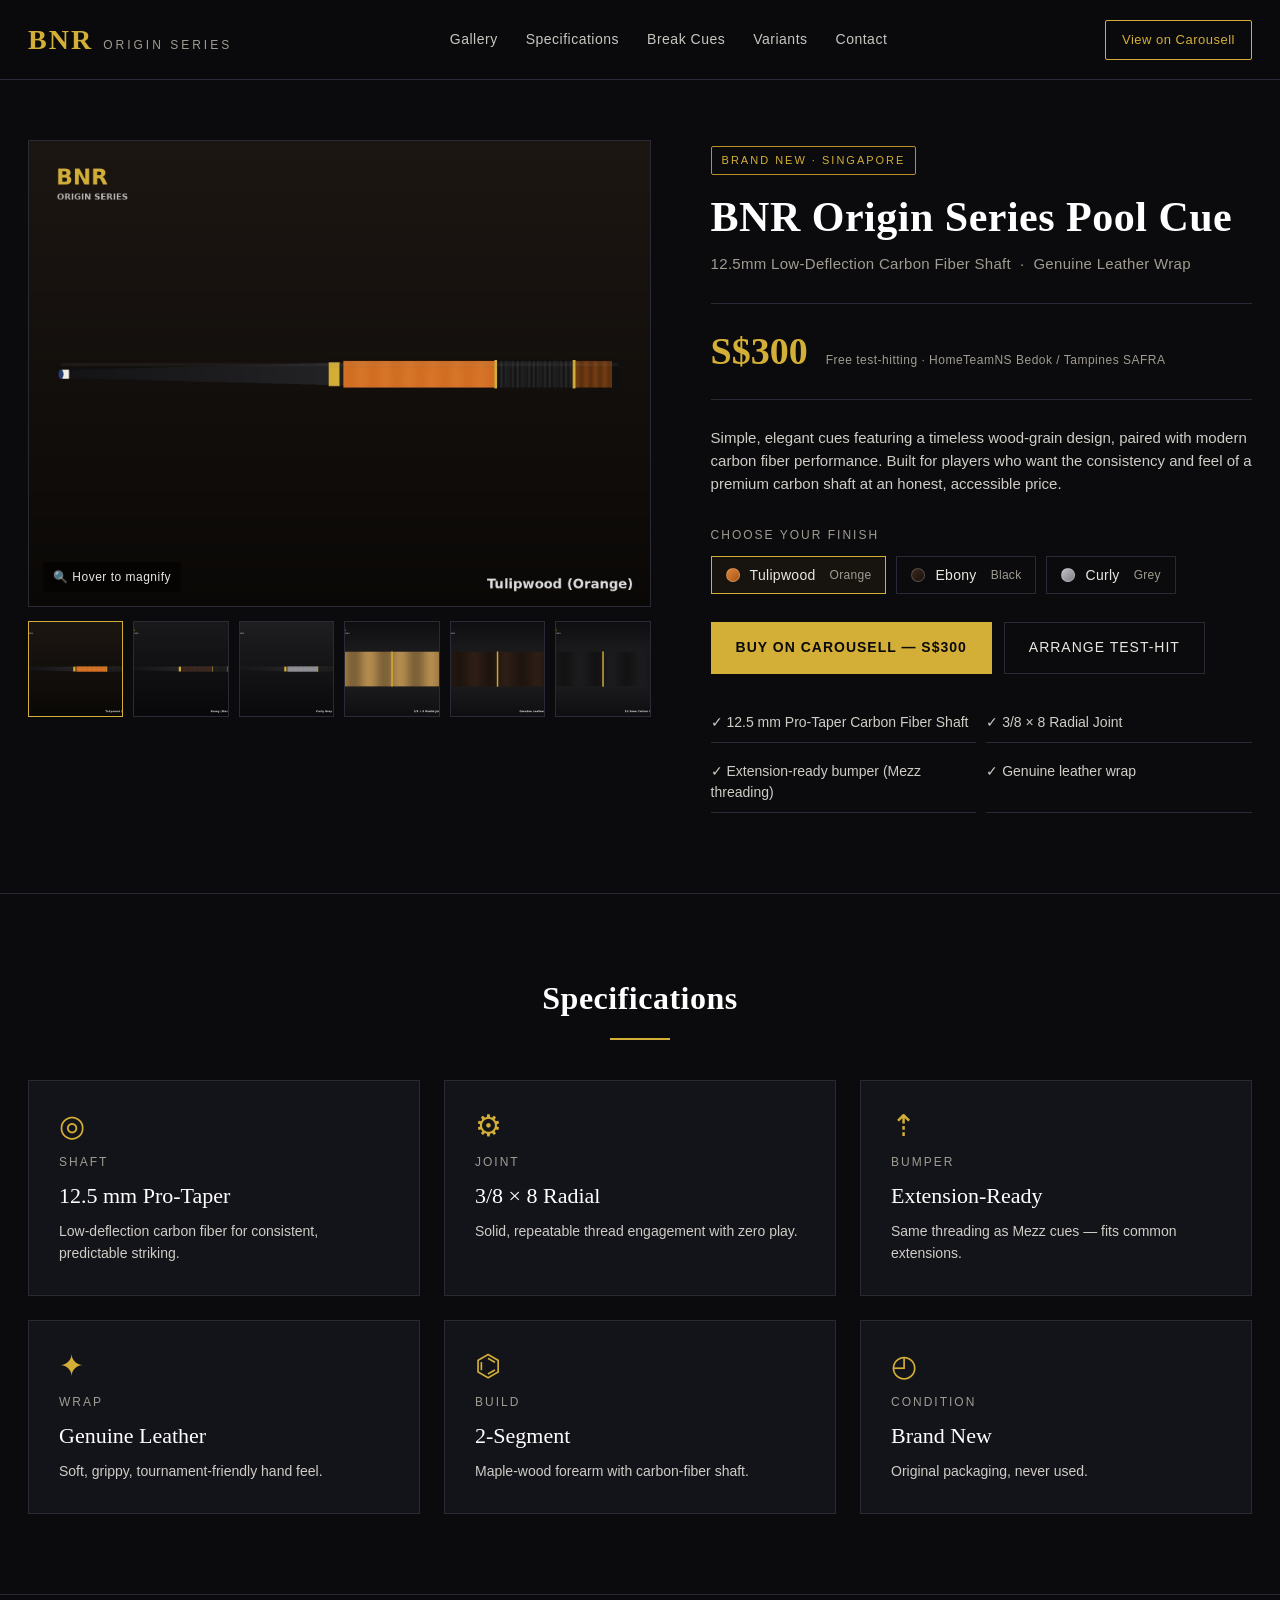
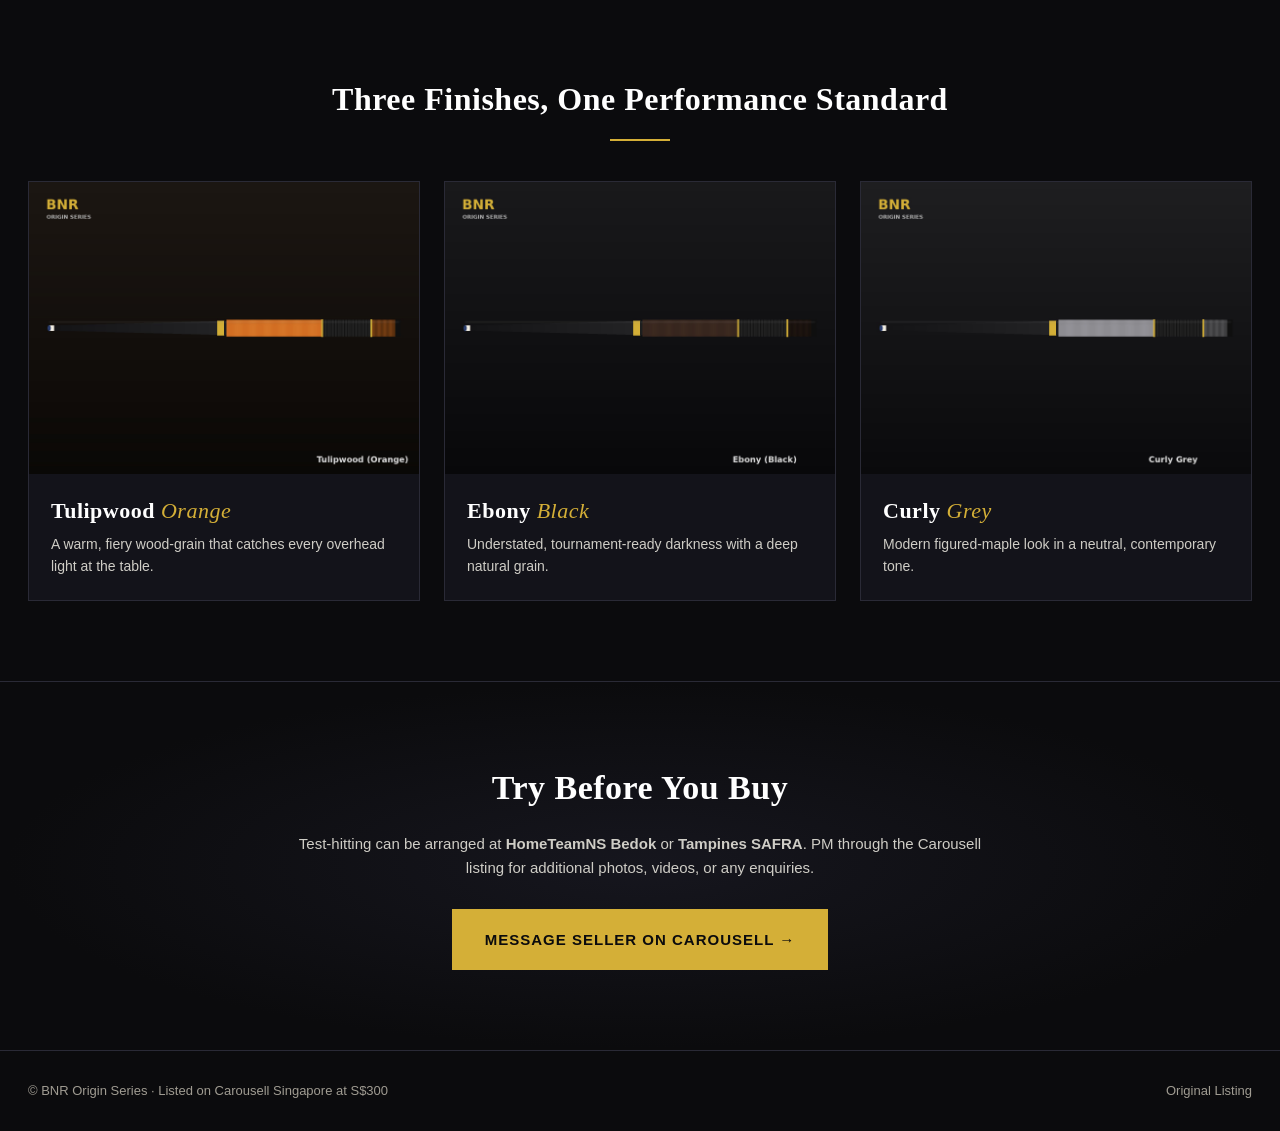
==== index.html @ 00d9ec78 "Update index.html" ====
<!DOCTYPE html>
<html lang="en">
<head>
<meta charset="UTF-8" />
<meta name="viewport" content="width=device-width, initial-scale=1.0" />
<title>BNR Origin Series Pool Cue — 12.5mm Carbon Fiber Shaft | Leather Wrap</title>
<meta name="description" content="BNR Origin Series Pool Cue with 12.5mm Low-Deflection Carbon Fiber Shaft and Leather Wrap. Available in Tulipwood Orange, Ebony Black, and Curly Grey. S$300." />
<link rel="stylesheet" href="styles.css" />
</head>
<body>

<!-- ============== NAV ============== -->
<header class="nav">
  <div class="nav-inner">
    <a href="#" class="brand">
      <span class="brand-mark">BNR</span>
      <span class="brand-sub">Origin Series</span>
    </a>
    <nav class="nav-links">
      <a href="#gallery">Gallery</a>
      <a href="#specs">Specifications</a>
      <a href="#specs">Break Cues</a>
      <a href="#variants">Variants</a>
      <a href="#contact">Contact</a>
    </nav>
    <a class="cta-mini" href="https://carousell.app.link/PuH4u1Dja4b" target="_blank" rel="noopener">View on Carousell</a>
  </div>
</header>

<!-- ============== HERO / PRODUCT ============== -->
<main>

<section class="product">
  <div class="product-grid">

    <!-- LEFT: image gallery with hover-magnifier -->
    <div class="gallery" id="gallery">
      <div class="main-image-wrap"
           id="zoomTarget"
           data-zoom-src="images/cue-tulipwood-main.jpg">
        <img id="mainImage" src="images/cue-tulipwood-main.jpg" alt="BNR Origin Series Pool Cue — Tulipwood" />
        <div class="zoom-lens" id="zoomLens"></div>
        <div class="zoom-result" id="zoomResult"></div>
        <div class="zoom-hint">🔍 Hover to magnify</div>
      </div>

      <div class="thumbs">
        <button class="thumb active" data-src="images/cue-tulipwood-main.jpg" aria-label="Tulipwood">
          <img src="images/cue-tulipwood-main.jpg" alt="Tulipwood variant" />
        </button>
        <button class="thumb" data-src="images/cue-ebony-main.jpg" aria-label="Ebony">
          <img src="images/cue-ebony-main.jpg" alt="Ebony variant" />
        </button>
        <button class="thumb" data-src="images/cue-curly-grey-main.jpg" aria-label="Curly Grey">
          <img src="images/cue-curly-grey-main.jpg" alt="Curly Grey variant" />
        </button>
        <button class="thumb" data-src="images/cue-detail-joint.jpg" aria-label="Joint detail">
          <img src="images/cue-detail-joint.jpg" alt="Joint detail" />
        </button>
        <button class="thumb" data-src="images/cue-detail-wrap.jpg" aria-label="Leather wrap detail">
          <img src="images/cue-detail-wrap.jpg" alt="Leather wrap detail" />
        </button>
        <button class="thumb" data-src="images/cue-detail-shaft.jpg" aria-label="Carbon fiber shaft detail">
          <img src="images/cue-detail-shaft.jpg" alt="Carbon fiber shaft detail" />
        </button>
      </div>
    </div>

    <!-- RIGHT: product info -->
    <div class="info">
      <div class="badge">Brand New · Singapore</div>
      <h1>BNR Origin Series Pool Cue</h1>
      <p class="subtitle">12.5mm Low-Deflection Carbon Fiber Shaft &nbsp;·&nbsp; Genuine Leather Wrap</p>

      <div class="price-row">
        <div class="price">S$300</div>
        <div class="price-note">Free test-hitting · HomeTeamNS Bedok / Tampines SAFRA</div>
      </div>

      <p class="lede">
        Simple, elegant cues featuring a timeless wood-grain design, paired with modern
        carbon fiber performance. Built for players who want the consistency and feel of a
        premium carbon shaft at an honest, accessible price.
      </p>

      <div class="variant-picker">
        <div class="variant-label">Choose your finish</div>
        <div class="variant-options">
          <button class="variant active" data-src="images/cue-tulipwood-main.jpg">
            <span class="swatch sw-tulipwood"></span>
            Tulipwood <em>Orange</em>
          </button>
          <button class="variant" data-src="images/cue-ebony-main.jpg">
            <span class="swatch sw-ebony"></span>
            Ebony <em>Black</em>
          </button>
          <button class="variant" data-src="images/cue-curly-grey-main.jpg">
            <span class="swatch sw-curly"></span>
            Curly <em>Grey</em>
          </button>
        </div>
      </div>

      <div class="actions">
        <a class="btn btn-primary" href="https://carousell.app.link/PuH4u1Dja4b" target="_blank" rel="noopener">
          Buy on Carousell — S$300
        </a>
        <a class="btn btn-ghost" href="#contact">Arrange Test-Hit</a>
      </div>

      <ul class="quick-feats">
        <li>✓ 12.5 mm Pro-Taper Carbon Fiber Shaft</li>
        <li>✓ 3/8 × 8 Radial Joint</li>
        <li>✓ Extension-ready bumper (Mezz threading)</li>
        <li>✓ Genuine leather wrap</li>
      </ul>
    </div>
  </div>
</section>

<!-- ============== SPECS ============== -->
<section class="specs" id="specs">
  <h2>Specifications</h2>
  <div class="specs-grid">
    <div class="spec">
      <div class="spec-icon">◎</div>
      <div class="spec-title">Shaft</div>
      <div class="spec-val">12.5 mm Pro-Taper</div>
      <div class="spec-desc">Low-deflection carbon fiber for consistent, predictable striking.</div>
    </div>
    <div class="spec">
      <div class="spec-icon">⚙</div>
      <div class="spec-title">Joint</div>
      <div class="spec-val">3/8 × 8 Radial</div>
      <div class="spec-desc">Solid, repeatable thread engagement with zero play.</div>
    </div>
    <div class="spec">
      <div class="spec-icon">⇡</div>
      <div class="spec-title">Bumper</div>
      <div class="spec-val">Extension-Ready</div>
      <div class="spec-desc">Same threading as Mezz cues — fits common extensions.</div>
    </div>
    <div class="spec">
      <div class="spec-icon">✦</div>
      <div class="spec-title">Wrap</div>
      <div class="spec-val">Genuine Leather</div>
      <div class="spec-desc">Soft, grippy, tournament-friendly hand feel.</div>
    </div>
    <div class="spec">
      <div class="spec-icon">⌬</div>
      <div class="spec-title">Build</div>
      <div class="spec-val">2-Segment</div>
      <div class="spec-desc">Maple-wood forearm with carbon-fiber shaft.</div>
    </div>
    <div class="spec">
      <div class="spec-icon">◴</div>
      <div class="spec-title">Condition</div>
      <div class="spec-val">Brand New</div>
      <div class="spec-desc">Original packaging, never used.</div>
    </div>
  </div>
</section>

<!-- ============== VARIANTS ============== -->
<section class="variants-section" id="variants">
  <h2>Three Finishes, One Performance Standard</h2>
  <div class="variant-cards">
    <article class="variant-card">
      <img src="images/cue-tulipwood-main.jpg" alt="Tulipwood Orange" />
      <h3>Tulipwood <span>Orange</span></h3>
      <p>A warm, fiery wood-grain that catches every overhead light at the table.</p>
    </article>
    <article class="variant-card">
      <img src="images/cue-ebony-main.jpg" alt="Ebony Black" />
      <h3>Ebony <span>Black</span></h3>
      <p>Understated, tournament-ready darkness with a deep natural grain.</p>
    </article>
    <article class="variant-card">
      <img src="images/cue-curly-grey-main.jpg" alt="Curly Grey" />
      <h3>Curly <span>Grey</span></h3>
      <p>Modern figured-maple look in a neutral, contemporary tone.</p>
    </article>
  </div>
</section>

<!-- ============== CONTACT ============== -->
<section class="contact" id="contact">
  <div class="contact-inner">
    <h2>Try Before You Buy</h2>
    <p>
      Test-hitting can be arranged at <strong>HomeTeamNS Bedok</strong> or
      <strong>Tampines SAFRA</strong>. PM through the Carousell listing for additional
      photos, videos, or any enquiries.
    </p>
    <a class="btn btn-primary big" href="https://carousell.app.link/PuH4u1Dja4b" target="_blank" rel="noopener">
      Message Seller on Carousell →
    </a>
  </div>
</section>

</main>

<footer class="footer">
  <div>© BNR Origin Series · Listed on Carousell Singapore at S$300</div>
  <div class="foot-links">
    <a href="https://carousell.app.link/PuH4u1Dja4b" target="_blank" rel="noopener">Original Listing</a>
  </div>
</footer>

<script src="script.js"></script>
</body>
</html>
---- styles.css ----
/* ===== Theme: Premium dark / billiards-hall ===== */
:root{
  --bg:#0b0b0d;
  --bg-2:#13131a;
  --panel:#181820;
  --line:#2a2a36;
  --text:#e9e7e1;
  --muted:#a09c92;
  --gold:#d4af37;
  --gold-soft:#b9912a;
  --accent:#e0b25a;
}
*{box-sizing:border-box;margin:0;padding:0}
html,body{background:var(--bg);color:var(--text);font-family:"Inter","Helvetica Neue",Arial,sans-serif;-webkit-font-smoothing:antialiased;line-height:1.55}
img{display:block;max-width:100%;height:auto}
h1,h2,h3{font-family:"Playfair Display",Georgia,"Times New Roman",serif;font-weight:600;letter-spacing:.5px}
a{color:inherit;text-decoration:none}

/* ===== Nav ===== */
.nav{position:sticky;top:0;z-index:50;background:rgba(11,11,13,.85);backdrop-filter:blur(10px);border-bottom:1px solid var(--line)}
.nav-inner{max-width:1280px;margin:0 auto;padding:18px 28px;display:flex;align-items:center;justify-content:space-between;gap:24px}
.brand{display:flex;align-items:baseline;gap:10px}
.brand-mark{font-family:"Playfair Display",Georgia,serif;font-size:28px;color:var(--gold);letter-spacing:2px;font-weight:700}
.brand-sub{font-size:12px;text-transform:uppercase;letter-spacing:3px;color:var(--muted)}
.nav-links{display:flex;gap:28px}
.nav-links a{color:var(--text);font-size:14px;letter-spacing:.5px;opacity:.85;transition:opacity .2s}
.nav-links a:hover{opacity:1;color:var(--gold)}
.cta-mini{font-size:13px;padding:9px 16px;border:1px solid var(--gold);color:var(--gold);border-radius:2px;transition:all .2s;letter-spacing:.5px}
.cta-mini:hover{background:var(--gold);color:#000}

/* ===== Product layout ===== */
.product{max-width:1280px;margin:0 auto;padding:60px 28px 80px}
.product-grid{display:grid;grid-template-columns:1.15fr 1fr;gap:60px;align-items:start}

/* ===== Gallery + Magnifier ===== */
.gallery{position:relative}
.main-image-wrap{
  position:relative;background:var(--panel);border:1px solid var(--line);
  aspect-ratio:4/3;overflow:hidden;cursor:zoom-in;
}
.main-image-wrap img{width:100%;height:100%;object-fit:cover;display:block}
.zoom-hint{position:absolute;left:14px;bottom:14px;background:rgba(0,0,0,.55);color:#fff;font-size:12px;padding:6px 10px;border-radius:2px;letter-spacing:.5px;pointer-events:none;opacity:.9;transition:opacity .2s}
.main-image-wrap:hover .zoom-hint{opacity:0}

/* Magnifier lens (the square that follows the cursor on the small image) */
.zoom-lens{
  position:absolute;border:2px solid var(--gold);
  width:140px;height:140px;display:none;
  background:rgba(212,175,55,.08);
  pointer-events:none;
}
/* Magnifier result (the big zoomed view that appears to the right) */
.zoom-result{
  position:absolute;
  top:0;left:calc(100% + 20px);
  width:520px;height:100%;
  border:1px solid var(--line);
  background-repeat:no-repeat;
  background-color:var(--panel);
  display:none;
  z-index:30;
  box-shadow:0 20px 50px rgba(0,0,0,.5);
}

/* Thumbnails */
.thumbs{display:grid;grid-template-columns:repeat(6,1fr);gap:10px;margin-top:14px}
.thumb{
  background:var(--panel);border:1px solid var(--line);padding:0;cursor:pointer;
  aspect-ratio:1/1;overflow:hidden;transition:border-color .15s, transform .15s;
}
.thumb img{width:100%;height:100%;object-fit:cover}
.thumb:hover{border-color:var(--gold-soft);transform:translateY(-2px)}
.thumb.active{border-color:var(--gold);box-shadow:0 0 0 1px var(--gold) inset}

/* ===== Info panel ===== */
.info{padding-top:6px}
.badge{display:inline-block;font-size:11px;letter-spacing:2px;text-transform:uppercase;color:var(--gold);border:1px solid var(--gold-soft);padding:5px 10px;margin-bottom:18px;border-radius:2px}
.info h1{font-size:42px;line-height:1.15;margin-bottom:10px;color:#fff}
.subtitle{color:var(--muted);font-size:15px;margin-bottom:28px;letter-spacing:.3px}

.price-row{display:flex;align-items:baseline;gap:18px;padding:18px 0;border-top:1px solid var(--line);border-bottom:1px solid var(--line);margin-bottom:26px;flex-wrap:wrap}
.price{font-family:"Playfair Display",serif;font-size:38px;color:var(--gold);font-weight:600}
.price-note{font-size:12px;color:var(--muted);letter-spacing:.5px}

.lede{color:#cfcdc6;margin-bottom:30px;font-size:15px}

/* Variant picker */
.variant-picker{margin-bottom:28px}
.variant-label{font-size:12px;letter-spacing:2px;text-transform:uppercase;color:var(--muted);margin-bottom:12px}
.variant-options{display:flex;gap:10px;flex-wrap:wrap}
.variant{
  display:flex;align-items:center;gap:10px;background:transparent;color:var(--text);
  border:1px solid var(--line);padding:10px 14px;cursor:pointer;font-size:14px;
  transition:all .15s;letter-spacing:.3px;
}
.variant em{font-style:normal;color:var(--muted);margin-left:4px;font-size:12px}
.variant:hover{border-color:var(--gold-soft)}
.variant.active{border-color:var(--gold);background:rgba(212,175,55,.06)}
.swatch{width:14px;height:14px;border-radius:50%;display:inline-block;border:1px solid rgba(255,255,255,.2)}
.sw-tulipwood{background:linear-gradient(135deg,#e08338,#a85816)}
.sw-ebony{background:linear-gradient(135deg,#3c2a20,#16100c)}
.sw-curly{background:linear-gradient(135deg,#bfbfc4,#7f7f86)}

/* Buttons */
.actions{display:flex;gap:12px;flex-wrap:wrap;margin-bottom:30px}
.btn{display:inline-block;padding:14px 24px;font-size:14px;letter-spacing:1px;text-transform:uppercase;border:1px solid transparent;cursor:pointer;transition:all .15s;font-family:inherit}
.btn-primary{background:var(--gold);color:#0b0b0d;font-weight:600}
.btn-primary:hover{background:#e6c050;transform:translateY(-1px)}
.btn-ghost{background:transparent;color:var(--text);border-color:var(--line)}
.btn-ghost:hover{border-color:var(--gold);color:var(--gold)}
.btn.big{padding:18px 32px;font-size:15px}

.quick-feats{list-style:none;display:grid;grid-template-columns:1fr 1fr;gap:10px;color:#cfcdc6;font-size:14px}
.quick-feats li{padding:8px 0;border-bottom:1px solid var(--line)}

/* ===== Specs ===== */
.specs{max-width:1280px;margin:0 auto;padding:80px 28px;border-top:1px solid var(--line)}
.specs h2{font-size:32px;margin-bottom:40px;text-align:center;color:#fff}
.specs h2::after{content:"";display:block;width:60px;height:2px;background:var(--gold);margin:14px auto 0}
.specs-grid{display:grid;grid-template-columns:repeat(3,1fr);gap:24px}
.spec{background:var(--bg-2);border:1px solid var(--line);padding:30px;transition:border-color .2s, transform .2s}
.spec:hover{border-color:var(--gold-soft);transform:translateY(-3px)}
.spec-icon{font-size:30px;color:var(--gold);margin-bottom:12px;line-height:1}
.spec-title{font-size:12px;letter-spacing:2px;text-transform:uppercase;color:var(--muted);margin-bottom:8px}
.spec-val{font-family:"Playfair Display",serif;font-size:22px;color:#fff;margin-bottom:8px}
.spec-desc{font-size:14px;color:#cfcdc6}

/* ===== Variants section ===== */
.variants-section{max-width:1280px;margin:0 auto;padding:80px 28px;border-top:1px solid var(--line)}
.variants-section h2{font-size:32px;text-align:center;margin-bottom:40px;color:#fff}
.variants-section h2::after{content:"";display:block;width:60px;height:2px;background:var(--gold);margin:14px auto 0}
.variant-cards{display:grid;grid-template-columns:repeat(3,1fr);gap:24px}
.variant-card{background:var(--bg-2);border:1px solid var(--line);overflow:hidden;transition:transform .2s, border-color .2s}
.variant-card:hover{transform:translateY(-4px);border-color:var(--gold-soft)}
.variant-card img{width:100%;aspect-ratio:4/3;object-fit:cover}
.variant-card h3{font-size:22px;padding:20px 22px 6px;color:#fff}
.variant-card h3 span{color:var(--gold);font-style:italic;font-weight:400}
.variant-card p{padding:0 22px 22px;color:#cfcdc6;font-size:14px}

/* ===== Contact / CTA ===== */
.contact{padding:80px 28px;border-top:1px solid var(--line);background:radial-gradient(ellipse at center,#16161e 0%,#0b0b0d 70%)}
.contact-inner{max-width:720px;margin:0 auto;text-align:center}
.contact h2{font-size:34px;margin-bottom:18px;color:#fff}
.contact p{color:#cfcdc6;font-size:15px;margin-bottom:30px}

/* ===== Footer ===== */
.footer{max-width:1280px;margin:0 auto;padding:30px 28px;border-top:1px solid var(--line);display:flex;justify-content:space-between;align-items:center;font-size:13px;color:var(--muted);flex-wrap:wrap;gap:12px}
.foot-links a:hover{color:var(--gold)}

/* ===== Responsive ===== */
@media (max-width:980px){
  .product-grid{grid-template-columns:1fr;gap:40px}
  .zoom-result{display:none !important}   /* hide side-zoom panel on tablets/mobile */
  .specs-grid{grid-template-columns:1fr 1fr}
  .variant-cards{grid-template-columns:1fr}
}
@media (max-width:640px){
  .nav-links{display:none}
  .info h1{font-size:30px}
  .price{font-size:30px}
  .specs-grid{grid-template-columns:1fr}
  .thumbs{grid-template-columns:repeat(3,1fr)}
  .quick-feats{grid-template-columns:1fr}
}
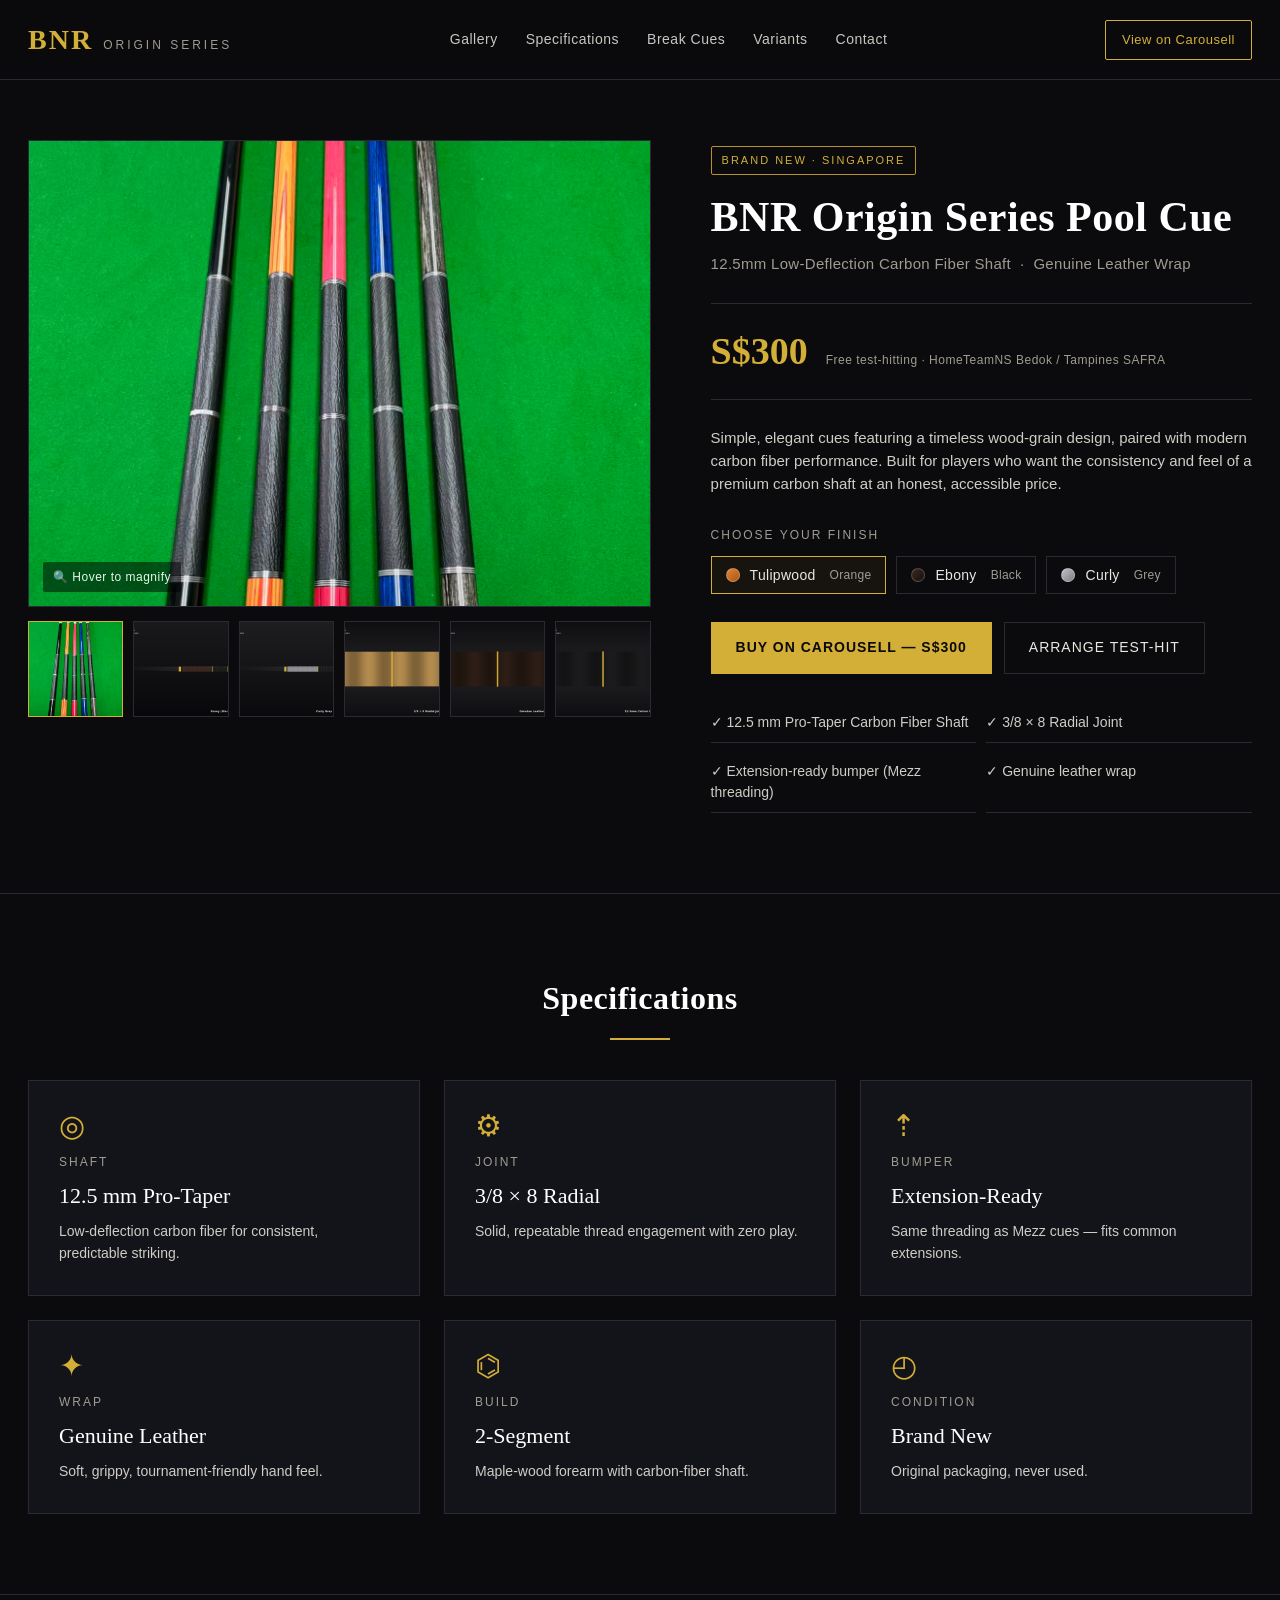
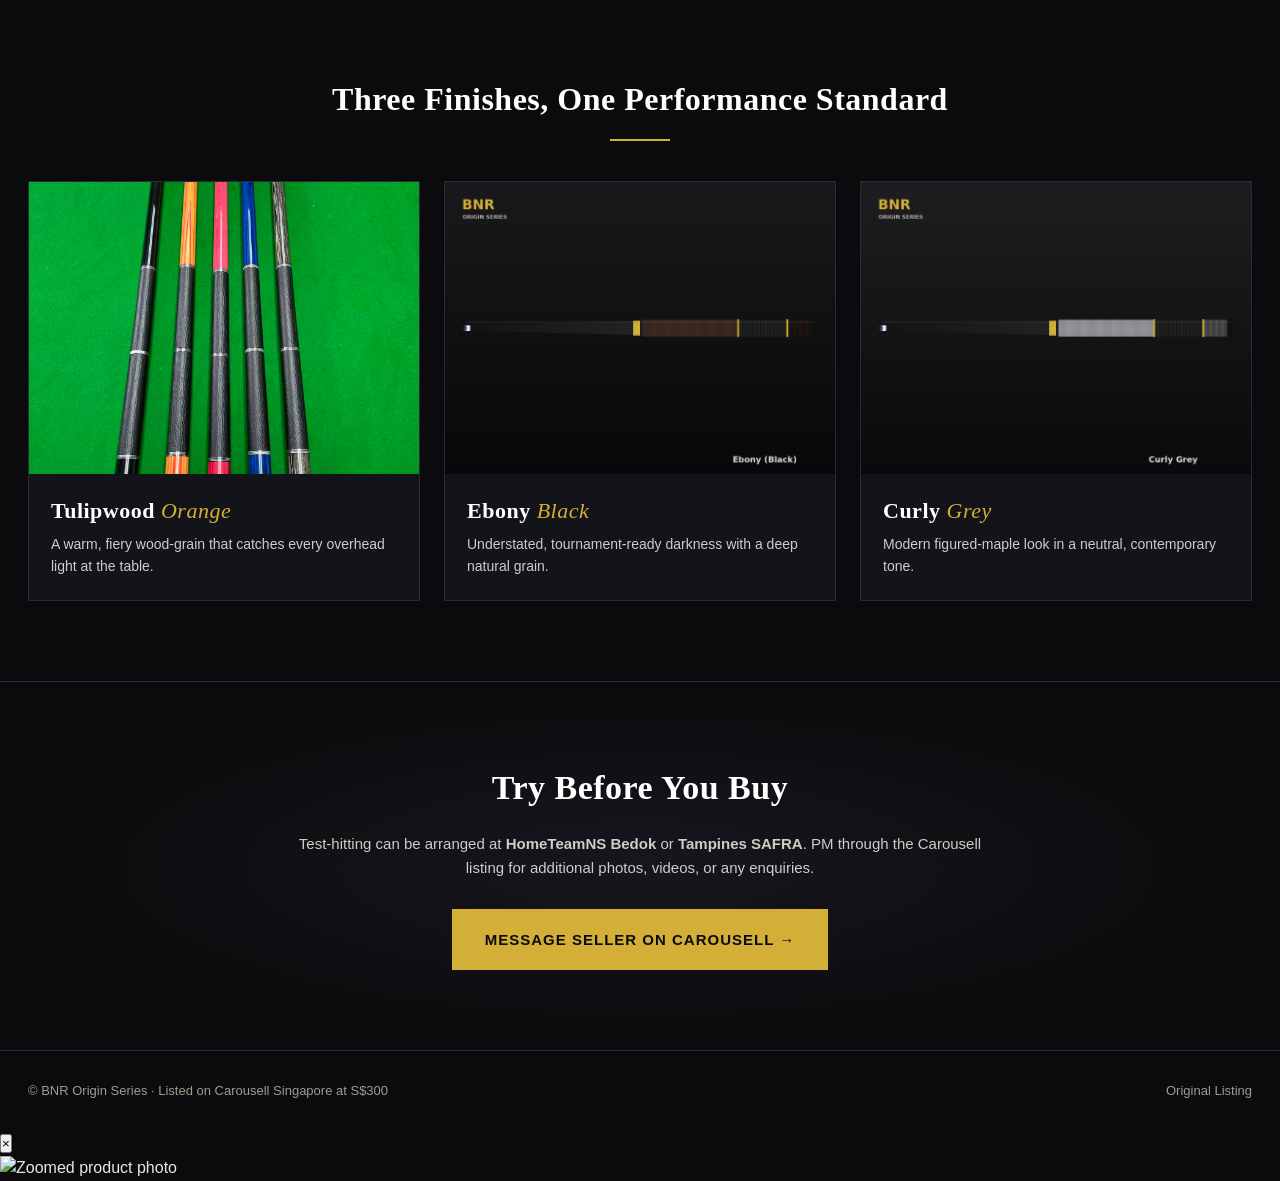
==== commit 37f23fd2: "Add mobile lightbox markup for tap-to-zoom" ====
--- a/index.html
+++ b/index.html
@@ -207,6 +207,12 @@
   </div>
 </footer>
 
-<script src="script.js"></script>
+<!-- ============== MOBILE LIGHTBOX (tap main image to pinch-zoom) ============== -->
+      <div class="lightbox" id="lightbox">
+              <button class="lightbox-close" id="lightboxClose" aria-label="Close zoomed image">&times;</button>
+              <img id="lightboxImg" src="" alt="Zoomed product photo">
+      </div>
+  
+      <script src="script.js"></script>
 </body>
 </html>
--- a/styles.css
+++ b/styles.css
@@ -36,7 +36,7 @@
 .gallery{position:relative}
 .main-image-wrap{
   position:relative;background:var(--panel);border:1px solid var(--line);
-  aspect-ratio:4/3;overflow:hidden;cursor:zoom-in;
+  aspect-ratio:4/3;cursor:zoom-in;
 }
 .main-image-wrap img{width:100%;height:100%;object-fit:cover;display:block}
 .zoom-hint{position:absolute;left:14px;bottom:14px;background:rgba(0,0,0,.55);color:#fff;font-size:12px;padding:6px 10px;border-radius:2px;letter-spacing:.5px;pointer-events:none;opacity:.9;transition:opacity .2s}
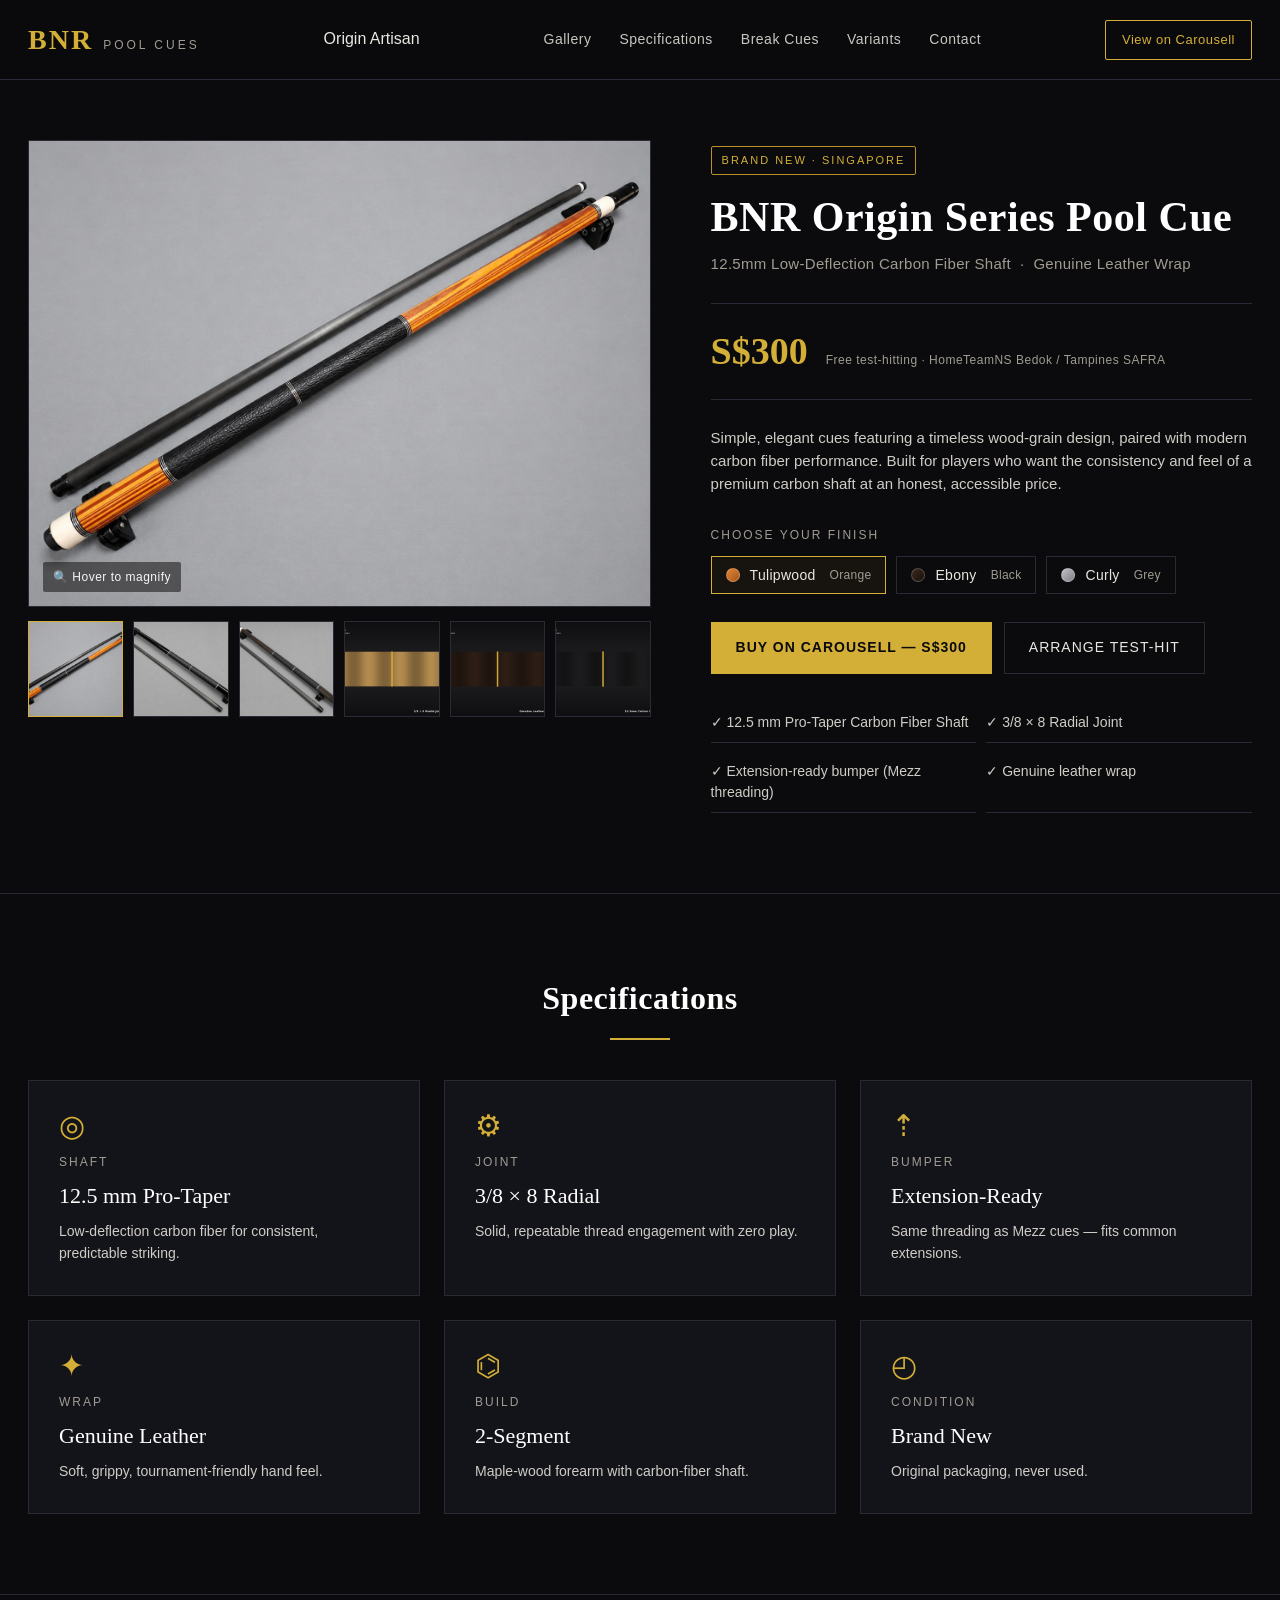
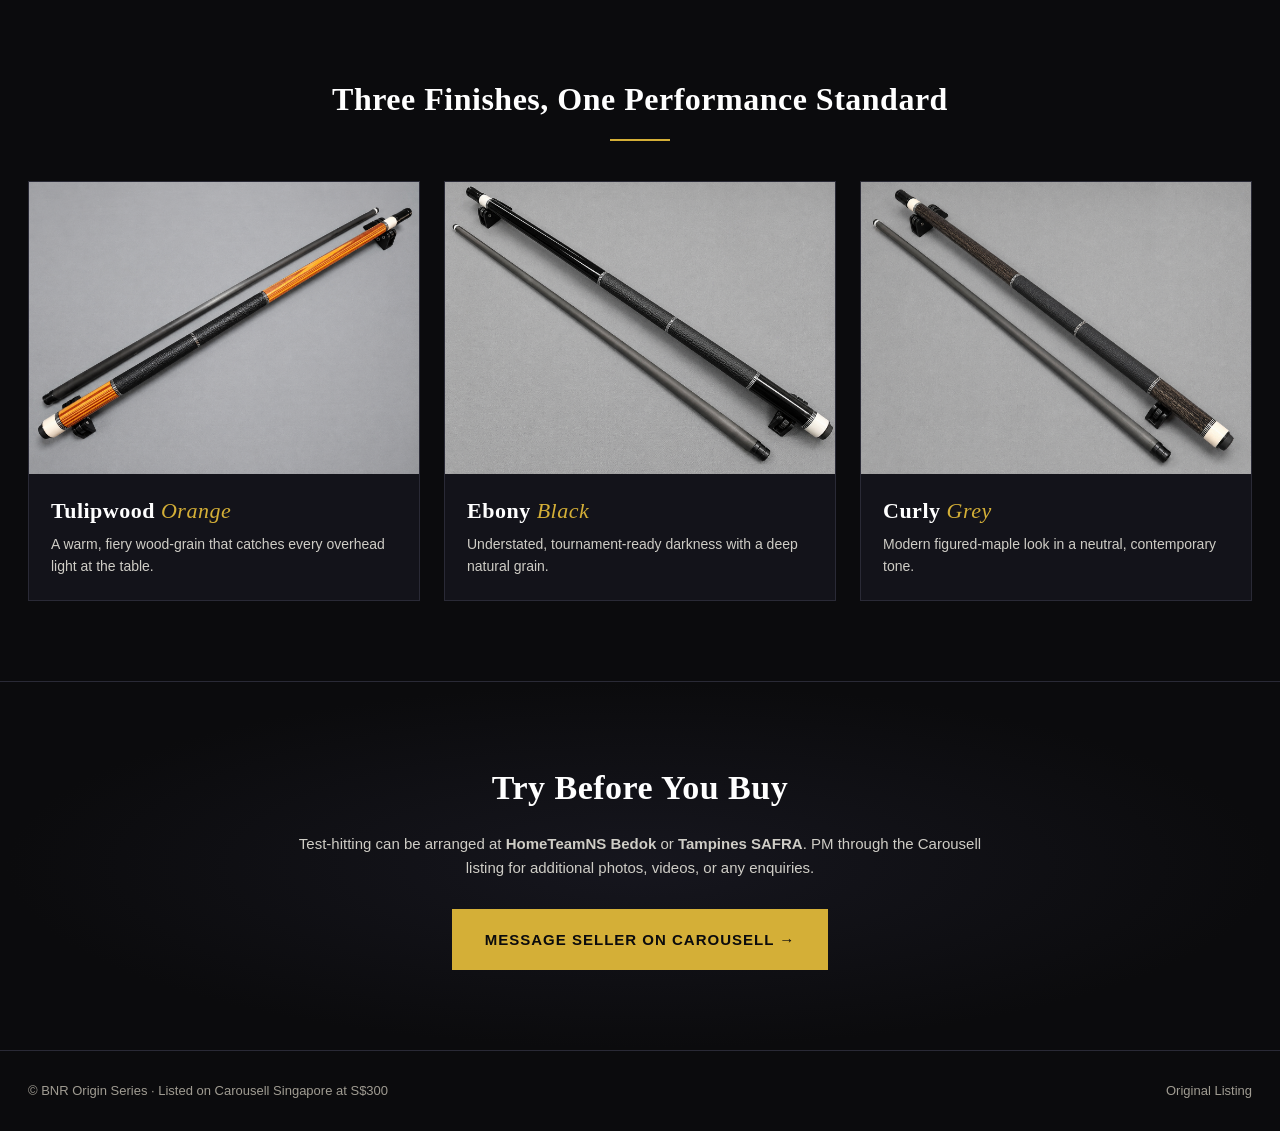
==== commit b5de2085: "Added switcher <a href="index.html" class="brand">   <span class="brand-mark">BNR</span>   <span c" ====
--- a/index.html
+++ b/index.html
@@ -12,10 +12,15 @@
 <!-- ============== NAV ============== -->
 <header class="nav">
   <div class="nav-inner">
-    <a href="#" class="brand">
-      <span class="brand-mark">BNR</span>
-      <span class="brand-sub">Origin Series</span>
-    </a>
+<a href="index.html" class="brand">
+  <span class="brand-mark">BNR</span>
+  <span class="brand-sub">Pool Cues</span>
+</a>
+
+<div class="series-switcher">
+  <a href="index.html" class="series-link active">Origin</a>
+  <a href="artisan.html" class="series-link">Artisan</a>
+</div>
     <nav class="nav-links">
       <a href="#gallery">Gallery</a>
       <a href="#specs">Specifications</a>
--- a/styles.css
+++ b/styles.css
@@ -41,6 +41,10 @@
 .main-image-wrap img{width:100%;height:100%;object-fit:cover;display:block}
 .zoom-hint{position:absolute;left:14px;bottom:14px;background:rgba(0,0,0,.55);color:#fff;font-size:12px;padding:6px 10px;border-radius:2px;letter-spacing:.5px;pointer-events:none;opacity:.9;transition:opacity .2s}
 .main-image-wrap:hover .zoom-hint{opacity:0}
+/* On touch devices there's no hover state, so show the hint (with updated text set in script.js) by default */
+@media (hover: none){
+    .zoom-hint{opacity:1}
+}
 
 /* Magnifier lens (the square that follows the cursor on the small image) */
 .zoom-lens{
@@ -162,3 +166,9 @@
   .thumbs{grid-template-columns:repeat(3,1fr)}
   .quick-feats{grid-template-columns:1fr}
 }
+
+        /* ===== Mobile lightbox (tap main image to pinch-zoom) ===== */
+.lightbox{position:fixed;inset:0;background:rgba(0,0,0,.92);z-index:2000;display:none;align-items:center;justify-content:center;overflow:auto;-webkit-overflow-scrolling:touch;touch-action:pinch-zoom;}
+.lightbox.active{display:flex;}
+.lightbox img{max-width:100%;height:auto;margin:auto;touch-action:pinch-zoom;}
+.lightbox-close{position:fixed;top:16px;right:16px;width:40px;height:40px;border-radius:50%;border:1px solid var(--line);background:rgba(0,0,0,.6);color:#fff;font-size:20px;line-height:1;cursor:pointer;z-index:2001;}
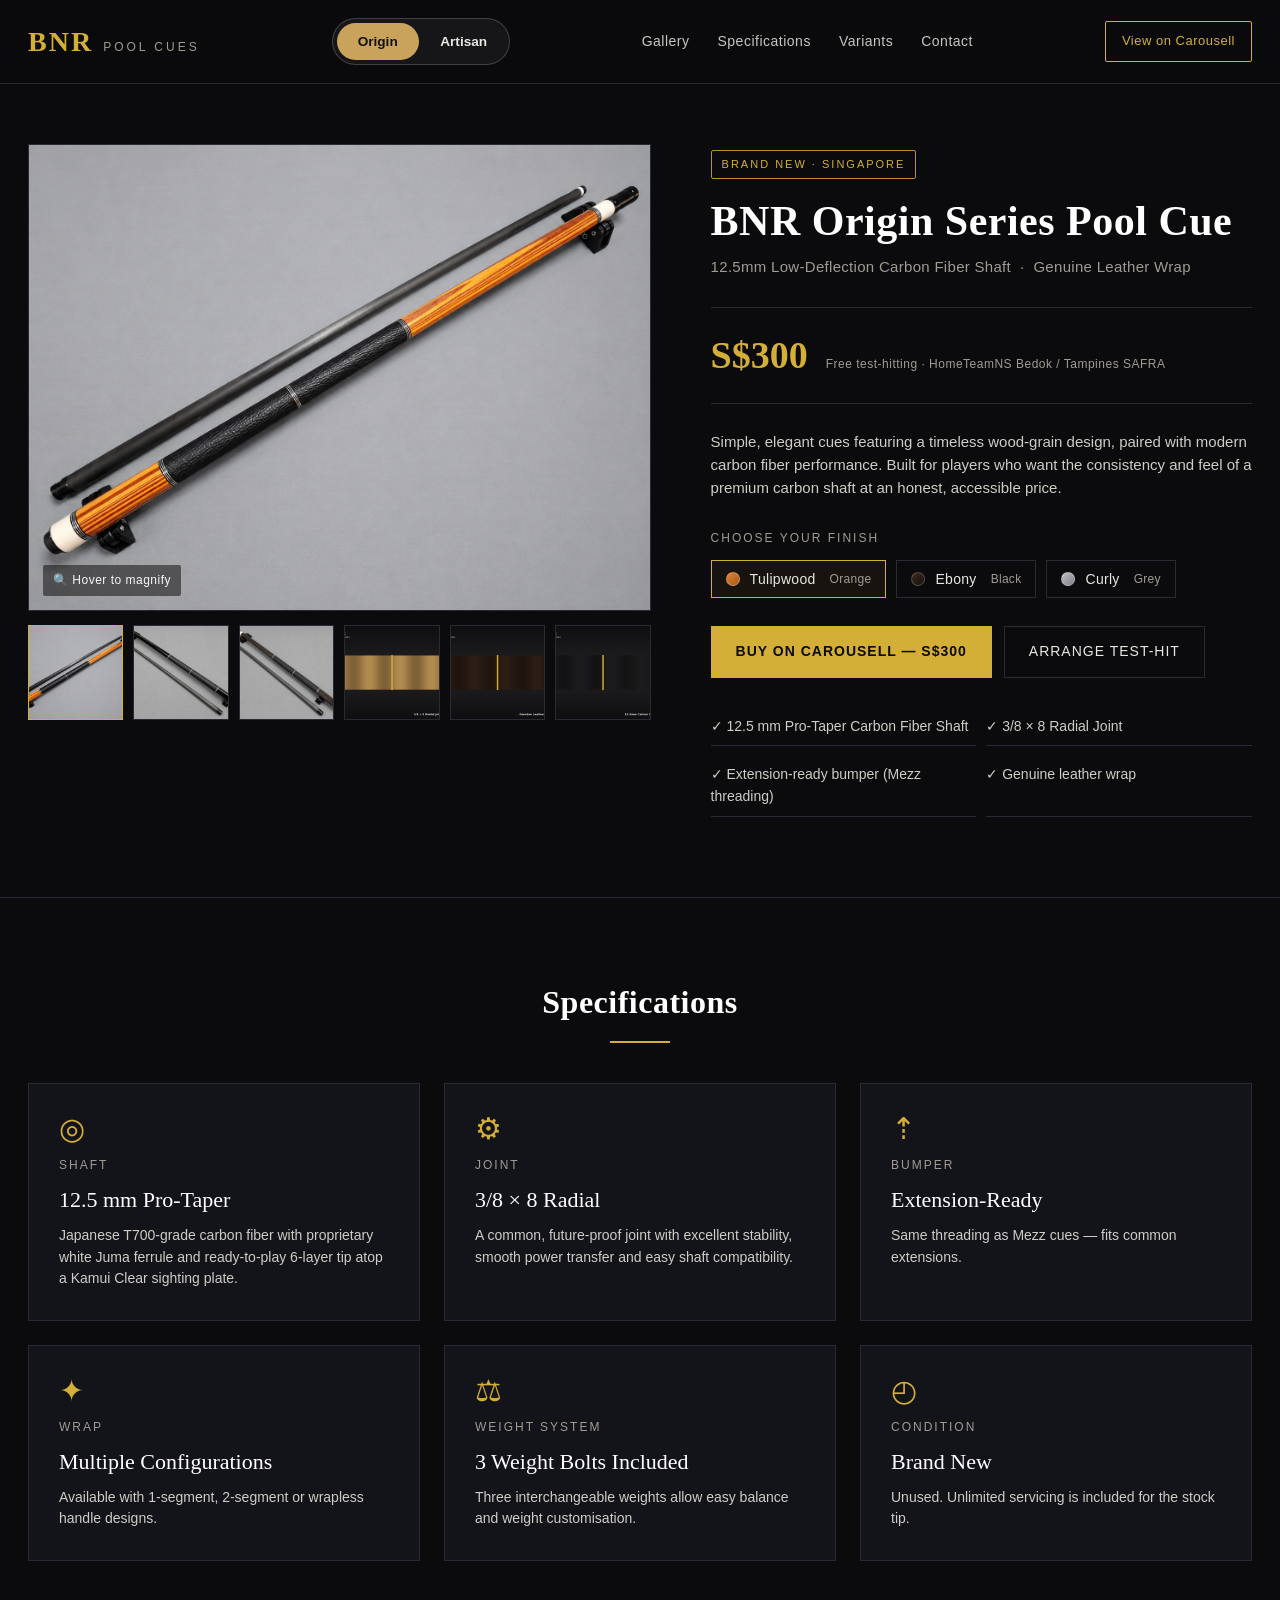
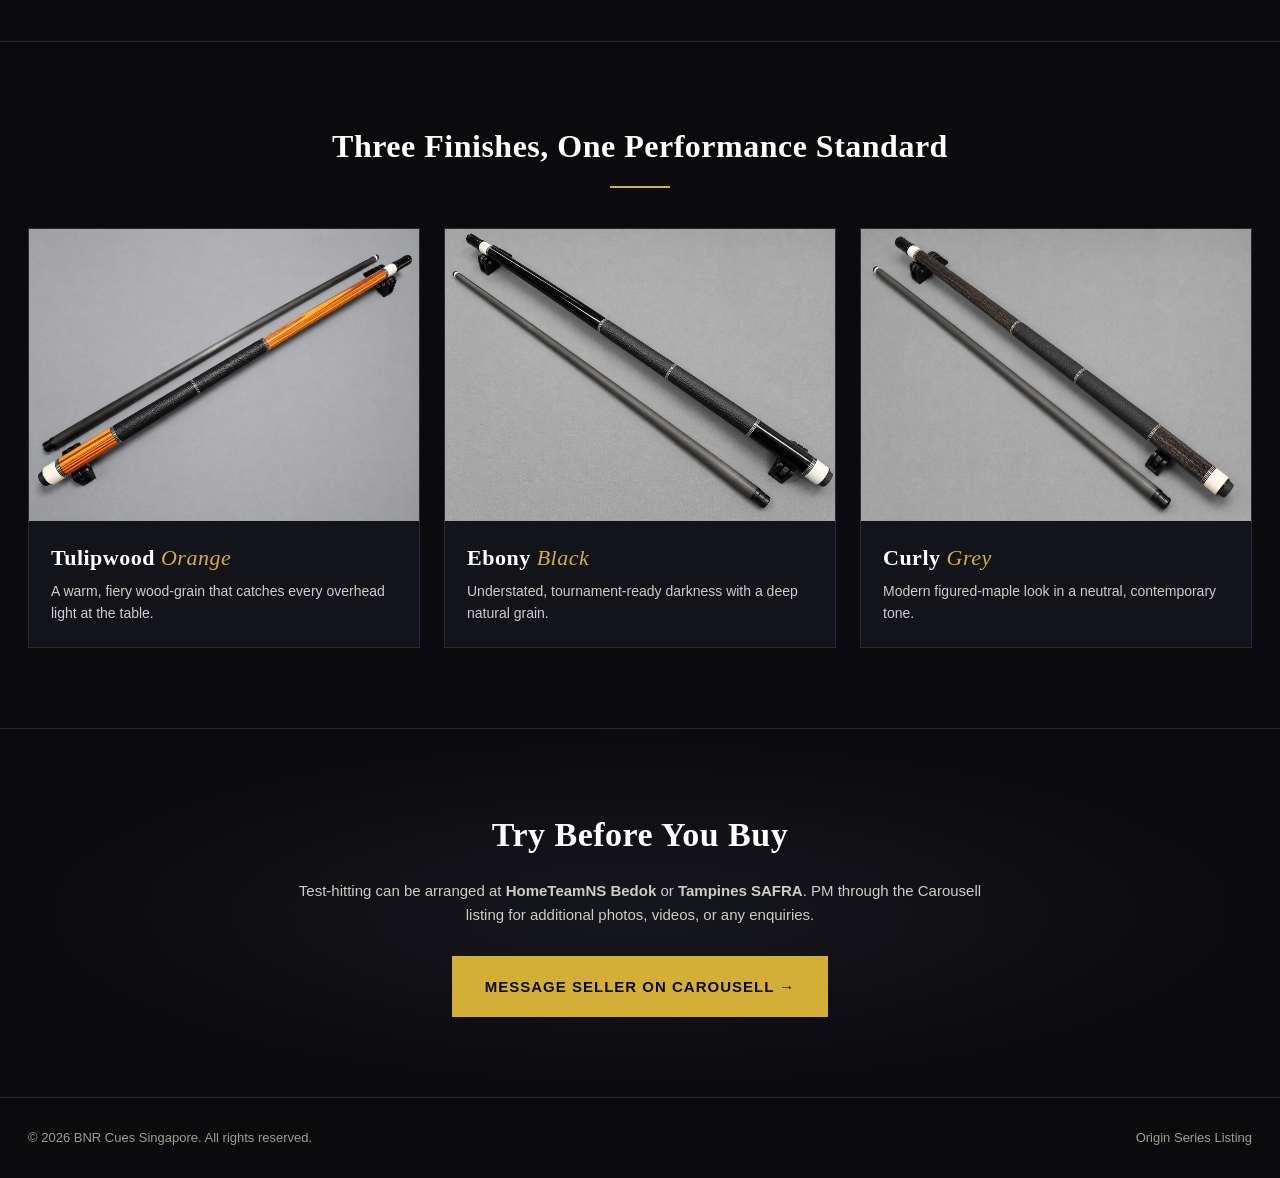
==== commit 93448853: "Update index.html" ====
--- a/index.html
+++ b/index.html
@@ -12,23 +12,28 @@
 <!-- ============== NAV ============== -->
 <header class="nav">
   <div class="nav-inner">
-<a href="index.html" class="brand">
-  <span class="brand-mark">BNR</span>
-  <span class="brand-sub">Pool Cues</span>
-</a>
-
-<div class="series-switcher">
-  <a href="index.html" class="series-link active">Origin</a>
-  <a href="artisan.html" class="series-link">Artisan</a>
-</div>
+
+    <a href="index.html" class="brand">
+      <span class="brand-mark">BNR</span>
+      <span class="brand-sub">Pool Cues</span>
+    </a>
+
+    <div class="series-switcher">
+      <a href="index.html" class="series-link active">Origin</a>
+      <a href="artisan.html" class="series-link">Artisan</a>
+    </div>
+
     <nav class="nav-links">
       <a href="#gallery">Gallery</a>
       <a href="#specs">Specifications</a>
-      <a href="#specs">Break Cues</a>
       <a href="#variants">Variants</a>
       <a href="#contact">Contact</a>
     </nav>
-    <a class="cta-mini" href="https://carousell.app.link/PuH4u1Dja4b" target="_blank" rel="noopener">View on Carousell</a>
+
+    <a class="cta-mini" href="https://carousell.app.link/PuH4u1Dja4b" target="_blank" rel="noopener">
+      View on Carousell
+    </a>
+
   </div>
 </header>
 
@@ -40,77 +45,118 @@
 
     <!-- LEFT: image gallery with hover-magnifier -->
     <div class="gallery" id="gallery">
-      <div class="main-image-wrap"
-           id="zoomTarget"
-           data-zoom-src="images/cue-tulipwood-main.jpg">
-        <img id="mainImage" src="images/cue-tulipwood-main.jpg" alt="BNR Origin Series Pool Cue — Tulipwood" />
+
+      <div
+        class="main-image-wrap"
+        id="zoomTarget"
+        data-zoom-src="images/cue-tulipwood-main.jpg"
+      >
+        <img
+          id="mainImage"
+          src="images/cue-tulipwood-main.jpg"
+          alt="BNR Origin Series Pool Cue — Tulipwood"
+        />
+
         <div class="zoom-lens" id="zoomLens"></div>
         <div class="zoom-result" id="zoomResult"></div>
         <div class="zoom-hint">🔍 Hover to magnify</div>
       </div>
 
       <div class="thumbs">
+
         <button class="thumb active" data-src="images/cue-tulipwood-main.jpg" aria-label="Tulipwood">
           <img src="images/cue-tulipwood-main.jpg" alt="Tulipwood variant" />
         </button>
+
         <button class="thumb" data-src="images/cue-ebony-main.jpg" aria-label="Ebony">
           <img src="images/cue-ebony-main.jpg" alt="Ebony variant" />
         </button>
+
         <button class="thumb" data-src="images/cue-curly-grey-main.jpg" aria-label="Curly Grey">
           <img src="images/cue-curly-grey-main.jpg" alt="Curly Grey variant" />
         </button>
+
         <button class="thumb" data-src="images/cue-detail-joint.jpg" aria-label="Joint detail">
           <img src="images/cue-detail-joint.jpg" alt="Joint detail" />
         </button>
+
         <button class="thumb" data-src="images/cue-detail-wrap.jpg" aria-label="Leather wrap detail">
           <img src="images/cue-detail-wrap.jpg" alt="Leather wrap detail" />
         </button>
+
         <button class="thumb" data-src="images/cue-detail-shaft.jpg" aria-label="Carbon fiber shaft detail">
           <img src="images/cue-detail-shaft.jpg" alt="Carbon fiber shaft detail" />
         </button>
+
       </div>
     </div>
 
     <!-- RIGHT: product info -->
     <div class="info">
+
       <div class="badge">Brand New · Singapore</div>
+
       <h1>BNR Origin Series Pool Cue</h1>
-      <p class="subtitle">12.5mm Low-Deflection Carbon Fiber Shaft &nbsp;·&nbsp; Genuine Leather Wrap</p>
+
+      <p class="subtitle">
+        12.5mm Low-Deflection Carbon Fiber Shaft
+        &nbsp;·&nbsp;
+        Genuine Leather Wrap
+      </p>
 
       <div class="price-row">
         <div class="price">S$300</div>
-        <div class="price-note">Free test-hitting · HomeTeamNS Bedok / Tampines SAFRA</div>
+        <div class="price-note">
+          Free test-hitting · HomeTeamNS Bedok / Tampines SAFRA
+        </div>
       </div>
 
       <p class="lede">
-        Simple, elegant cues featuring a timeless wood-grain design, paired with modern
-        carbon fiber performance. Built for players who want the consistency and feel of a
-        premium carbon shaft at an honest, accessible price.
+        Simple, elegant cues featuring a timeless wood-grain design, paired with
+        modern carbon fiber performance. Built for players who want the
+        consistency and feel of a premium carbon shaft at an honest, accessible
+        price.
       </p>
 
       <div class="variant-picker">
+
         <div class="variant-label">Choose your finish</div>
+
         <div class="variant-options">
+
           <button class="variant active" data-src="images/cue-tulipwood-main.jpg">
             <span class="swatch sw-tulipwood"></span>
             Tulipwood <em>Orange</em>
           </button>
+
           <button class="variant" data-src="images/cue-ebony-main.jpg">
             <span class="swatch sw-ebony"></span>
             Ebony <em>Black</em>
           </button>
+
           <button class="variant" data-src="images/cue-curly-grey-main.jpg">
             <span class="swatch sw-curly"></span>
             Curly <em>Grey</em>
           </button>
+
         </div>
       </div>
 
       <div class="actions">
-        <a class="btn btn-primary" href="https://carousell.app.link/PuH4u1Dja4b" target="_blank" rel="noopener">
+
+        <a
+          class="btn btn-primary"
+          href="https://carousell.app.link/PuH4u1Dja4b"
+          target="_blank"
+          rel="noopener"
+        >
           Buy on Carousell — S$300
         </a>
-        <a class="btn btn-ghost" href="#contact">Arrange Test-Hit</a>
+
+        <a class="btn btn-ghost" href="#contact">
+          Arrange Test-Hit
+        </a>
+
       </div>
 
       <ul class="quick-feats">
@@ -119,105 +165,175 @@
         <li>✓ Extension-ready bumper (Mezz threading)</li>
         <li>✓ Genuine leather wrap</li>
       </ul>
-    </div>
+
+    </div>
+
   </div>
 </section>
 
 <!-- ============== SPECS ============== -->
 <section class="specs" id="specs">
+
   <h2>Specifications</h2>
+
   <div class="specs-grid">
+
     <div class="spec">
       <div class="spec-icon">◎</div>
       <div class="spec-title">Shaft</div>
       <div class="spec-val">12.5 mm Pro-Taper</div>
-      <div class="spec-desc">Low-deflection carbon fiber for consistent, predictable striking.</div>
-    </div>
+      <div class="spec-desc">
+        Japanese T700-grade carbon fiber with proprietary white Juma ferrule and ready-to-play 6-layer tip atop a Kamui Clear sighting plate.
+      </div>
+    </div>
+
     <div class="spec">
       <div class="spec-icon">⚙</div>
       <div class="spec-title">Joint</div>
       <div class="spec-val">3/8 × 8 Radial</div>
-      <div class="spec-desc">Solid, repeatable thread engagement with zero play.</div>
-    </div>
+      <div class="spec-desc">
+        A common, future-proof joint with excellent stability, smooth power transfer and easy shaft compatibility.
+      </div>
+    </div>
+
     <div class="spec">
       <div class="spec-icon">⇡</div>
       <div class="spec-title">Bumper</div>
       <div class="spec-val">Extension-Ready</div>
-      <div class="spec-desc">Same threading as Mezz cues — fits common extensions.</div>
-    </div>
+      <div class="spec-desc">
+        Same threading as Mezz cues — fits common extensions.
+      </div>
+    </div>
+
     <div class="spec">
       <div class="spec-icon">✦</div>
       <div class="spec-title">Wrap</div>
-      <div class="spec-val">Genuine Leather</div>
-      <div class="spec-desc">Soft, grippy, tournament-friendly hand feel.</div>
-    </div>
-    <div class="spec">
-      <div class="spec-icon">⌬</div>
-      <div class="spec-title">Build</div>
-      <div class="spec-val">2-Segment</div>
-      <div class="spec-desc">Maple-wood forearm with carbon-fiber shaft.</div>
-    </div>
+      <div class="spec-val">Multiple Configurations</div>
+      <div class="spec-desc">
+        Available with 1-segment, 2-segment or wrapless handle designs.
+      </div>
+    </div>
+
+    <div class="spec">
+      <div class="spec-icon">⚖</div>
+      <div class="spec-title">Weight System</div>
+      <div class="spec-val">3 Weight Bolts Included</div>
+      <div class="spec-desc">
+        Three interchangeable weights allow easy balance and weight customisation.
+      </div>
+    </div>
+
     <div class="spec">
       <div class="spec-icon">◴</div>
       <div class="spec-title">Condition</div>
       <div class="spec-val">Brand New</div>
-      <div class="spec-desc">Original packaging, never used.</div>
-    </div>
+      <div class="spec-desc">
+        Unused. Unlimited servicing is included for the stock tip.
+      </div>
+    </div>
+
   </div>
 </section>
 
 <!-- ============== VARIANTS ============== -->
 <section class="variants-section" id="variants">
+
   <h2>Three Finishes, One Performance Standard</h2>
+
   <div class="variant-cards">
+
     <article class="variant-card">
       <img src="images/cue-tulipwood-main.jpg" alt="Tulipwood Orange" />
       <h3>Tulipwood <span>Orange</span></h3>
-      <p>A warm, fiery wood-grain that catches every overhead light at the table.</p>
+      <p>
+        A warm, fiery wood-grain that catches every overhead light at the table.
+      </p>
     </article>
+
     <article class="variant-card">
       <img src="images/cue-ebony-main.jpg" alt="Ebony Black" />
       <h3>Ebony <span>Black</span></h3>
-      <p>Understated, tournament-ready darkness with a deep natural grain.</p>
+      <p>
+        Understated, tournament-ready darkness with a deep natural grain.
+      </p>
     </article>
+
     <article class="variant-card">
       <img src="images/cue-curly-grey-main.jpg" alt="Curly Grey" />
       <h3>Curly <span>Grey</span></h3>
-      <p>Modern figured-maple look in a neutral, contemporary tone.</p>
+      <p>
+        Modern figured-maple look in a neutral, contemporary tone.
+      </p>
     </article>
+
   </div>
 </section>
 
 <!-- ============== CONTACT ============== -->
 <section class="contact" id="contact">
+
   <div class="contact-inner">
+
     <h2>Try Before You Buy</h2>
+
     <p>
       Test-hitting can be arranged at <strong>HomeTeamNS Bedok</strong> or
-      <strong>Tampines SAFRA</strong>. PM through the Carousell listing for additional
-      photos, videos, or any enquiries.
+      <strong>Tampines SAFRA</strong>. PM through the Carousell listing for
+      additional photos, videos, or any enquiries.
     </p>
-    <a class="btn btn-primary big" href="https://carousell.app.link/PuH4u1Dja4b" target="_blank" rel="noopener">
+
+    <a
+      class="btn btn-primary big"
+      href="https://carousell.app.link/PuH4u1Dja4b"
+      target="_blank"
+      rel="noopener"
+    >
       Message Seller on Carousell →
     </a>
+
   </div>
 </section>
 
 </main>
 
 <footer class="footer">
-  <div>© BNR Origin Series · Listed on Carousell Singapore at S$300</div>
+
+  <div>
+    © 2026 BNR Cues Singapore. All rights reserved.
+  </div>
+
   <div class="foot-links">
-    <a href="https://carousell.app.link/PuH4u1Dja4b" target="_blank" rel="noopener">Original Listing</a>
-  </div>
+    <a
+      href="https://carousell.app.link/PuH4u1Dja4b"
+      target="_blank"
+      rel="noopener"
+    >
+      Origin Series Listing
+    </a>
+  </div>
+
 </footer>
 
-<!-- ============== MOBILE LIGHTBOX (tap main image to pinch-zoom) ============== -->
-      <div class="lightbox" id="lightbox">
-              <button class="lightbox-close" id="lightboxClose" aria-label="Close zoomed image">&times;</button>
-              <img id="lightboxImg" src="" alt="Zoomed product photo">
-      </div>
-  
-      <script src="script.js"></script>
+<!-- ============== MOBILE LIGHTBOX ============== -->
+<div class="lightbox" id="lightbox">
+
+  <button
+    class="lightbox-close"
+    id="lightboxClose"
+    aria-label="Close zoomed image"
+  >
+    &times;
+  </button>
+
+  <img
+    id="lightboxImg"
+    src=""
+    alt="Zoomed product photo"
+  />
+
+</div>
+
+<script src="script.js"></script>
+
 </body>
 </html>
--- a/styles.css
+++ b/styles.css
@@ -172,3 +172,63 @@
 .lightbox.active{display:flex;}
 .lightbox img{max-width:100%;height:auto;margin:auto;touch-action:pinch-zoom;}
 .lightbox-close{position:fixed;top:16px;right:16px;width:40px;height:40px;border-radius:50%;border:1px solid var(--line);background:rgba(0,0,0,.6);color:#fff;font-size:20px;line-height:1;cursor:pointer;z-index:2001;}
+
+/* ========================================
+   SERIES SWITCHER
+======================================== */
+
+.series-switcher {
+  display: flex;
+  align-items: center;
+  gap: 4px;
+  padding: 4px;
+  border: 1px solid rgba(255, 255, 255, 0.18);
+  border-radius: 999px;
+  background: rgba(255, 255, 255, 0.05);
+}
+
+.series-link {
+  display: inline-flex;
+  align-items: center;
+  justify-content: center;
+  min-width: 82px;
+  padding: 8px 14px;
+  border-radius: 999px;
+  color: inherit;
+  font-size: 0.85rem;
+  font-weight: 600;
+  text-decoration: none;
+  transition:
+    background-color 0.2s ease,
+    color 0.2s ease,
+    transform 0.2s ease;
+}
+
+.series-link:hover {
+  background: rgba(255, 255, 255, 0.1);
+  transform: translateY(-1px);
+}
+
+.series-link.active {
+  background: #c9a35b;
+  color: #111;
+}
+
+/* Mobile layout */
+@media (max-width: 850px) {
+  .nav-inner {
+    flex-wrap: wrap;
+  }
+
+  .series-switcher {
+    order: 3;
+    width: 100%;
+    justify-content: center;
+    margin-top: 8px;
+  }
+
+  .series-link {
+    flex: 1;
+    max-width: 160px;
+  }
+}
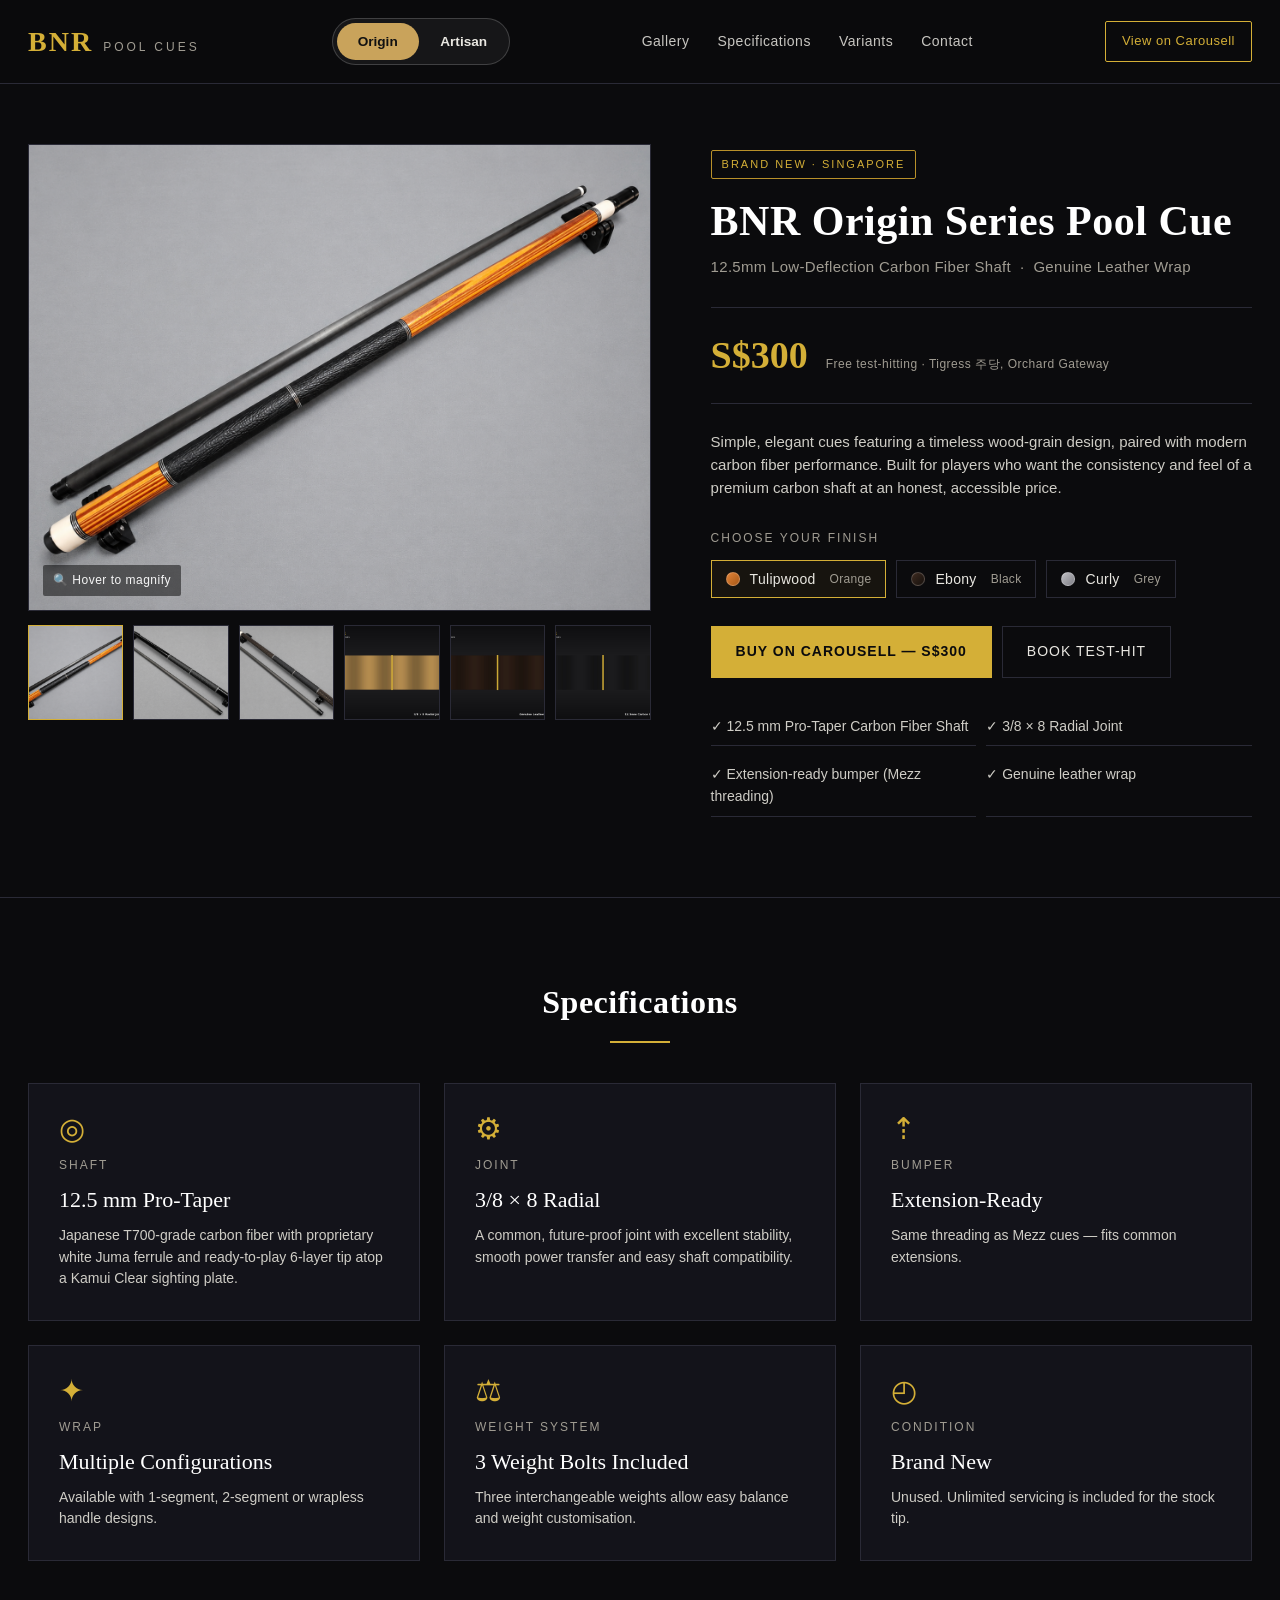
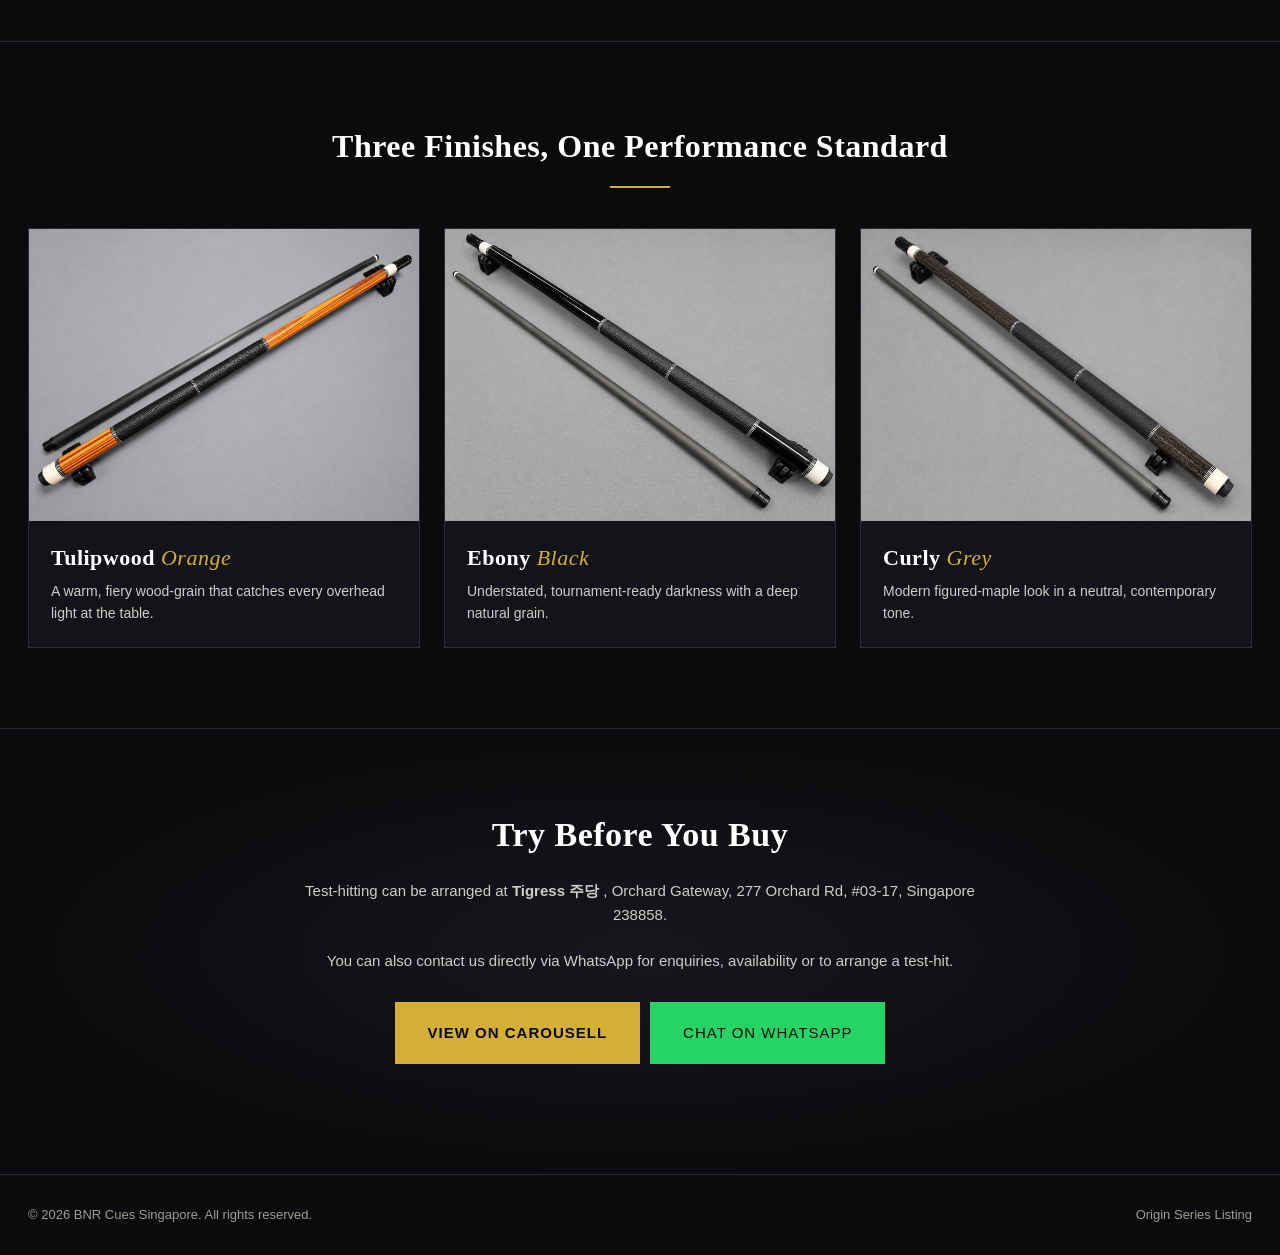
==== commit b38a7f62: "Update index.html" ====
--- a/index.html
+++ b/index.html
@@ -6,6 +6,45 @@
 <title>BNR Origin Series Pool Cue — 12.5mm Carbon Fiber Shaft | Leather Wrap</title>
 <meta name="description" content="BNR Origin Series Pool Cue with 12.5mm Low-Deflection Carbon Fiber Shaft and Leather Wrap. Available in Tulipwood Orange, Ebony Black, and Curly Grey. S$300." />
 <link rel="stylesheet" href="styles.css" />
+
+<style>
+  .actions {
+    display: flex;
+    flex-wrap: nowrap;
+    gap: 10px;
+  }
+
+  .actions .btn {
+    white-space: nowrap;
+  }
+
+  .contact .actions {
+    justify-content: center;
+  }
+
+  .btn-whatsapp {
+    background: #25D366;
+    color: #08130c;
+    border: 1px solid #25D366;
+  }
+
+  .btn-whatsapp:hover {
+    background: #20bd5a;
+    border-color: #20bd5a;
+    transform: translateY(-1px);
+  }
+
+  @media (max-width: 620px) {
+    .actions {
+      flex-wrap: wrap;
+    }
+
+    .actions .btn {
+      width: 100%;
+      text-align: center;
+    }
+  }
+</style>
 </head>
 <body>
 
@@ -107,7 +146,7 @@
       <div class="price-row">
         <div class="price">S$300</div>
         <div class="price-note">
-          Free test-hitting · HomeTeamNS Bedok / Tampines SAFRA
+          Free test-hitting · Tigress 주당, Orchard Gateway
         </div>
       </div>
 
@@ -154,7 +193,7 @@
         </a>
 
         <a class="btn btn-ghost" href="#contact">
-          Arrange Test-Hit
+          Book Test-Hit
         </a>
 
       </div>
@@ -277,19 +316,43 @@
     <h2>Try Before You Buy</h2>
 
     <p>
-      Test-hitting can be arranged at <strong>HomeTeamNS Bedok</strong> or
-      <strong>Tampines SAFRA</strong>. PM through the Carousell listing for
-      additional photos, videos, or any enquiries.
+      Test-hitting can be arranged at
+      <strong>
+        <a
+          href="https://82soho.com/tigress/tigress-menu/"
+          target="_blank"
+          rel="noopener"
+        >
+          Tigress 주당
+        </a>
+      </strong>,
+      Orchard Gateway, 277 Orchard Rd, #03-17, Singapore 238858.
+      <br><br>
+      You can also contact us directly via WhatsApp for enquiries,
+      availability or to arrange a test-hit.
     </p>
 
-    <a
-      class="btn btn-primary big"
-      href="https://carousell.app.link/PuH4u1Dja4b"
-      target="_blank"
-      rel="noopener"
-    >
-      Message Seller on Carousell →
-    </a>
+    <div class="actions">
+
+      <a
+        class="btn btn-primary big"
+        href="https://carousell.app.link/PuH4u1Dja4b"
+        target="_blank"
+        rel="noopener"
+      >
+        View on Carousell
+      </a>
+
+      <a
+        class="btn btn-whatsapp big"
+        href="https://wa.me/6581490199?text=Hi%20BNR%20Cues!%20I%27m%20interested%20in%20the%20BNR%20Origin%20Series."
+        target="_blank"
+        rel="noopener"
+      >
+        Chat on WhatsApp
+      </a>
+
+    </div>
 
   </div>
 </section>
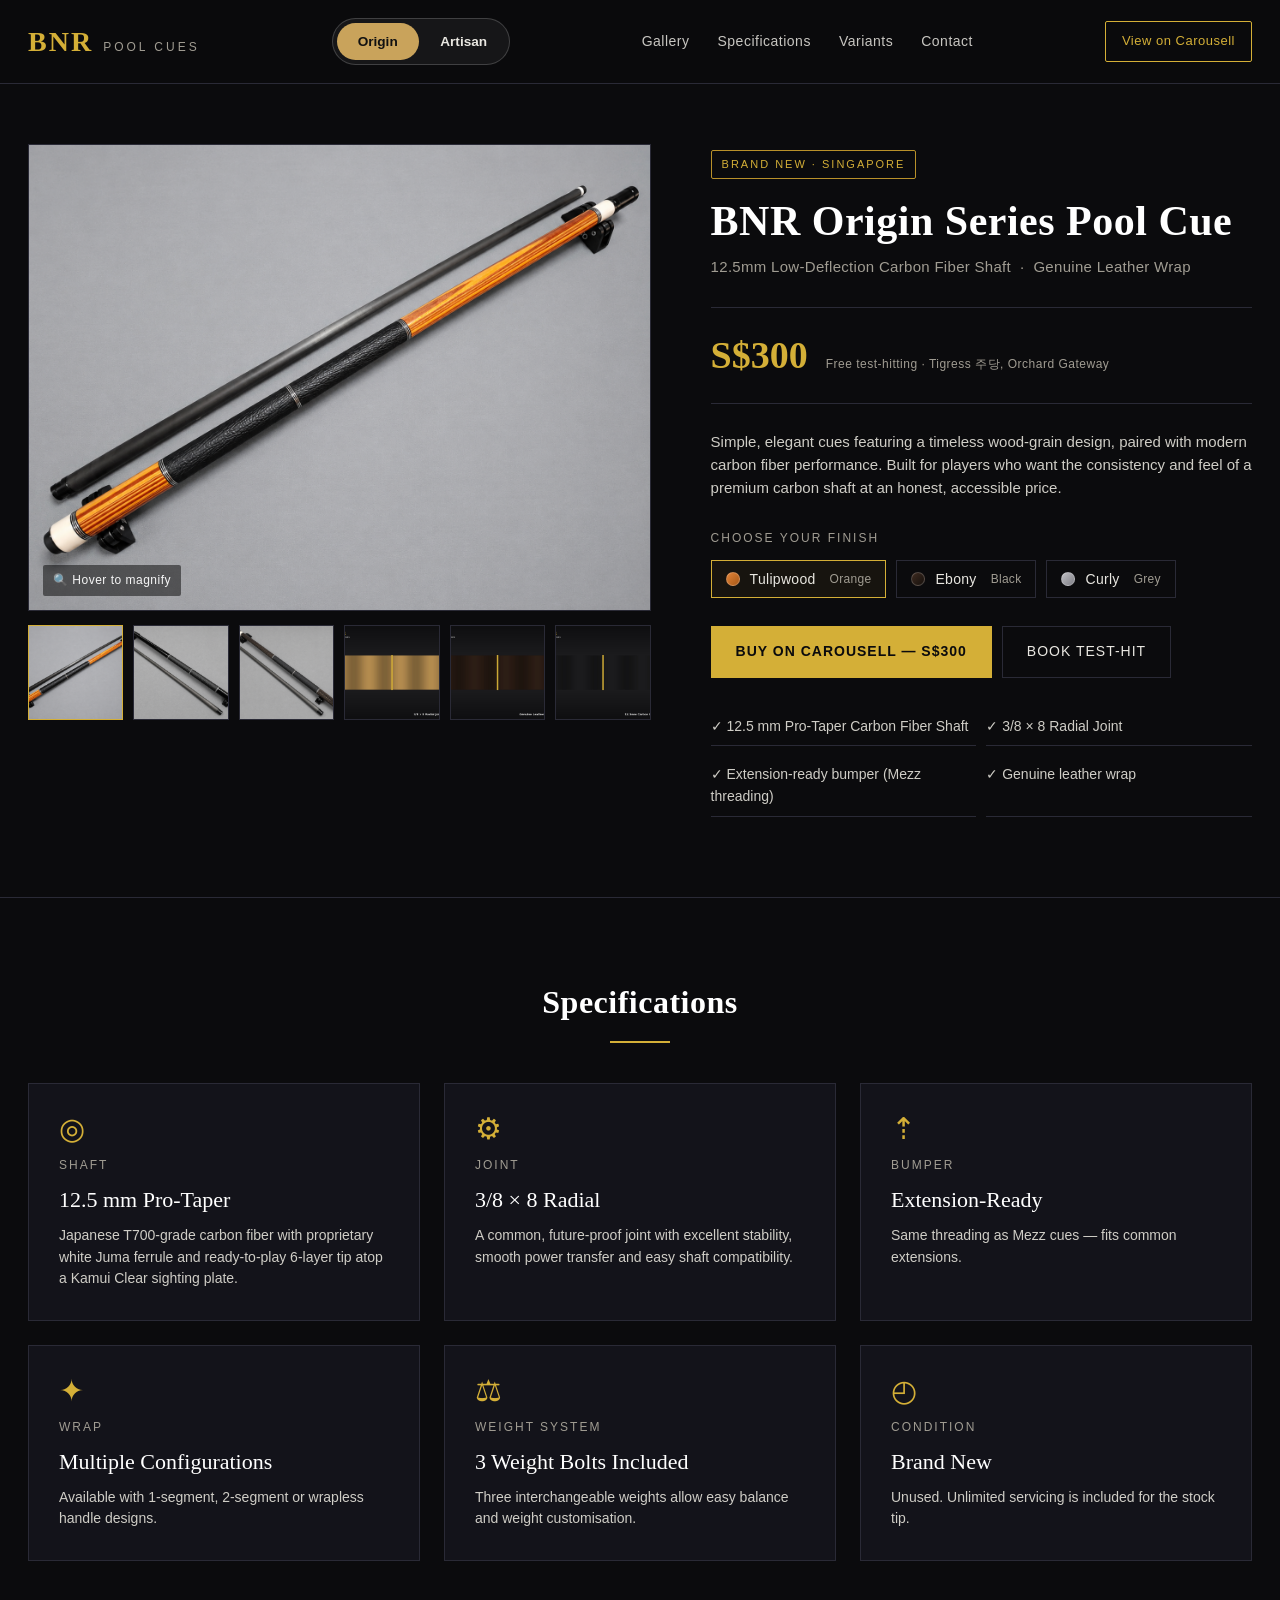
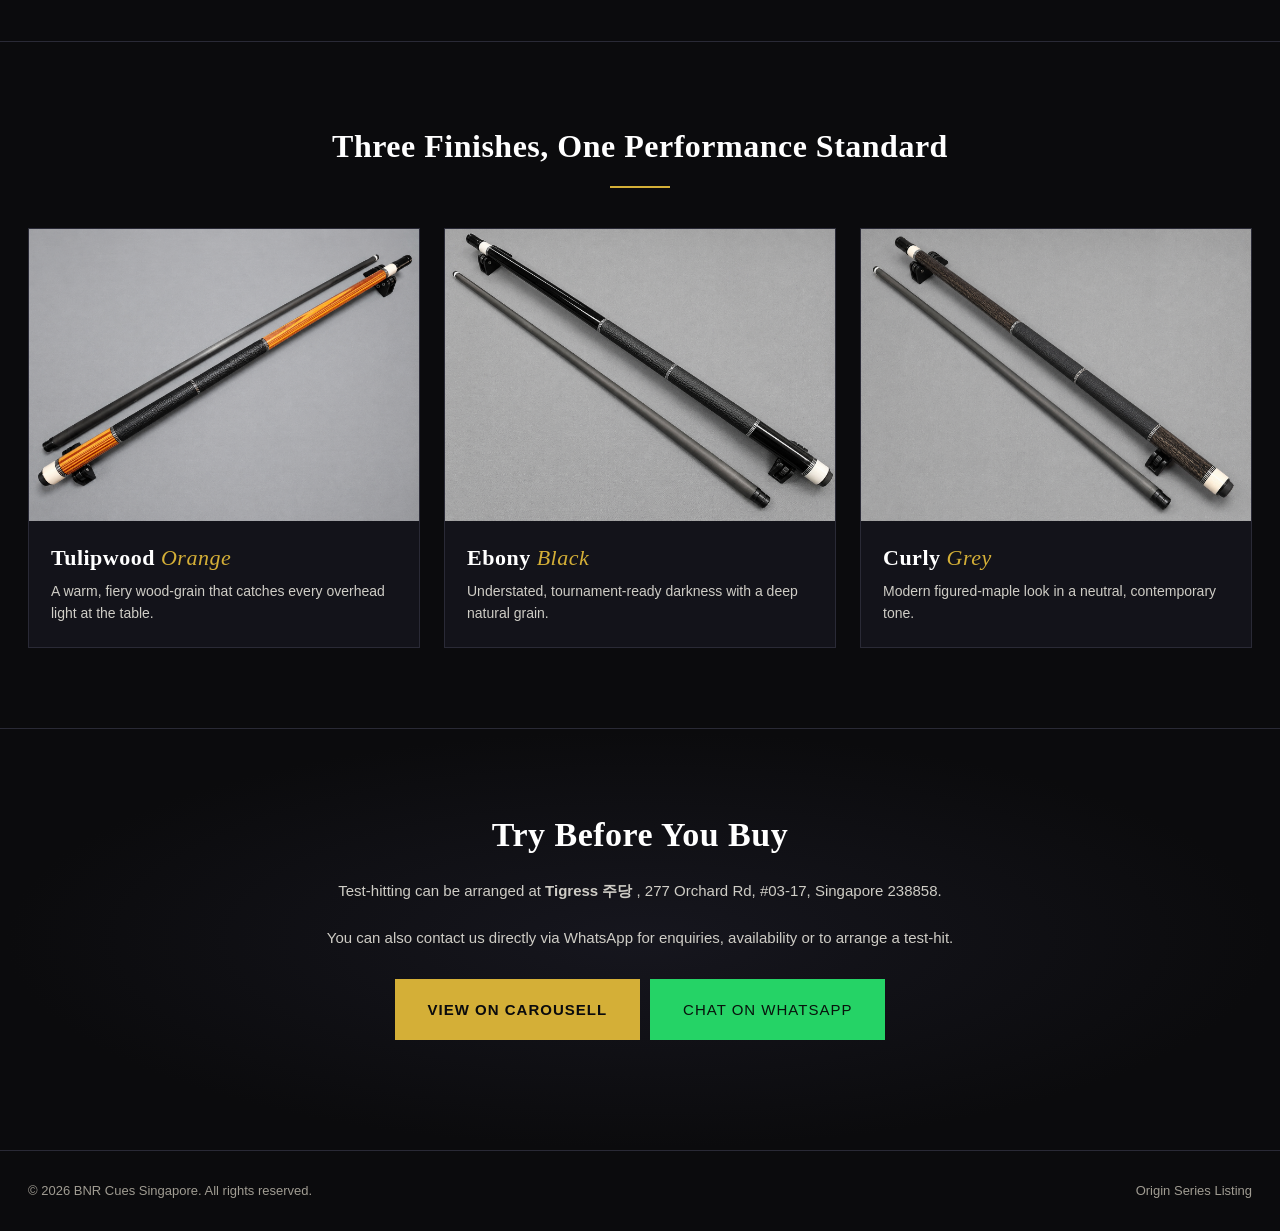
==== commit 6aad8a3b: "Update index.html" ====
--- a/index.html
+++ b/index.html
@@ -319,14 +319,14 @@
       Test-hitting can be arranged at
       <strong>
         <a
-          href="https://82soho.com/tigress/tigress-menu/"
+          href="https://82soho.com/tigress/"
           target="_blank"
           rel="noopener"
         >
           Tigress 주당
         </a>
       </strong>,
-      Orchard Gateway, 277 Orchard Rd, #03-17, Singapore 238858.
+      277 Orchard Rd, #03-17, Singapore 238858.
       <br><br>
       You can also contact us directly via WhatsApp for enquiries,
       availability or to arrange a test-hit.
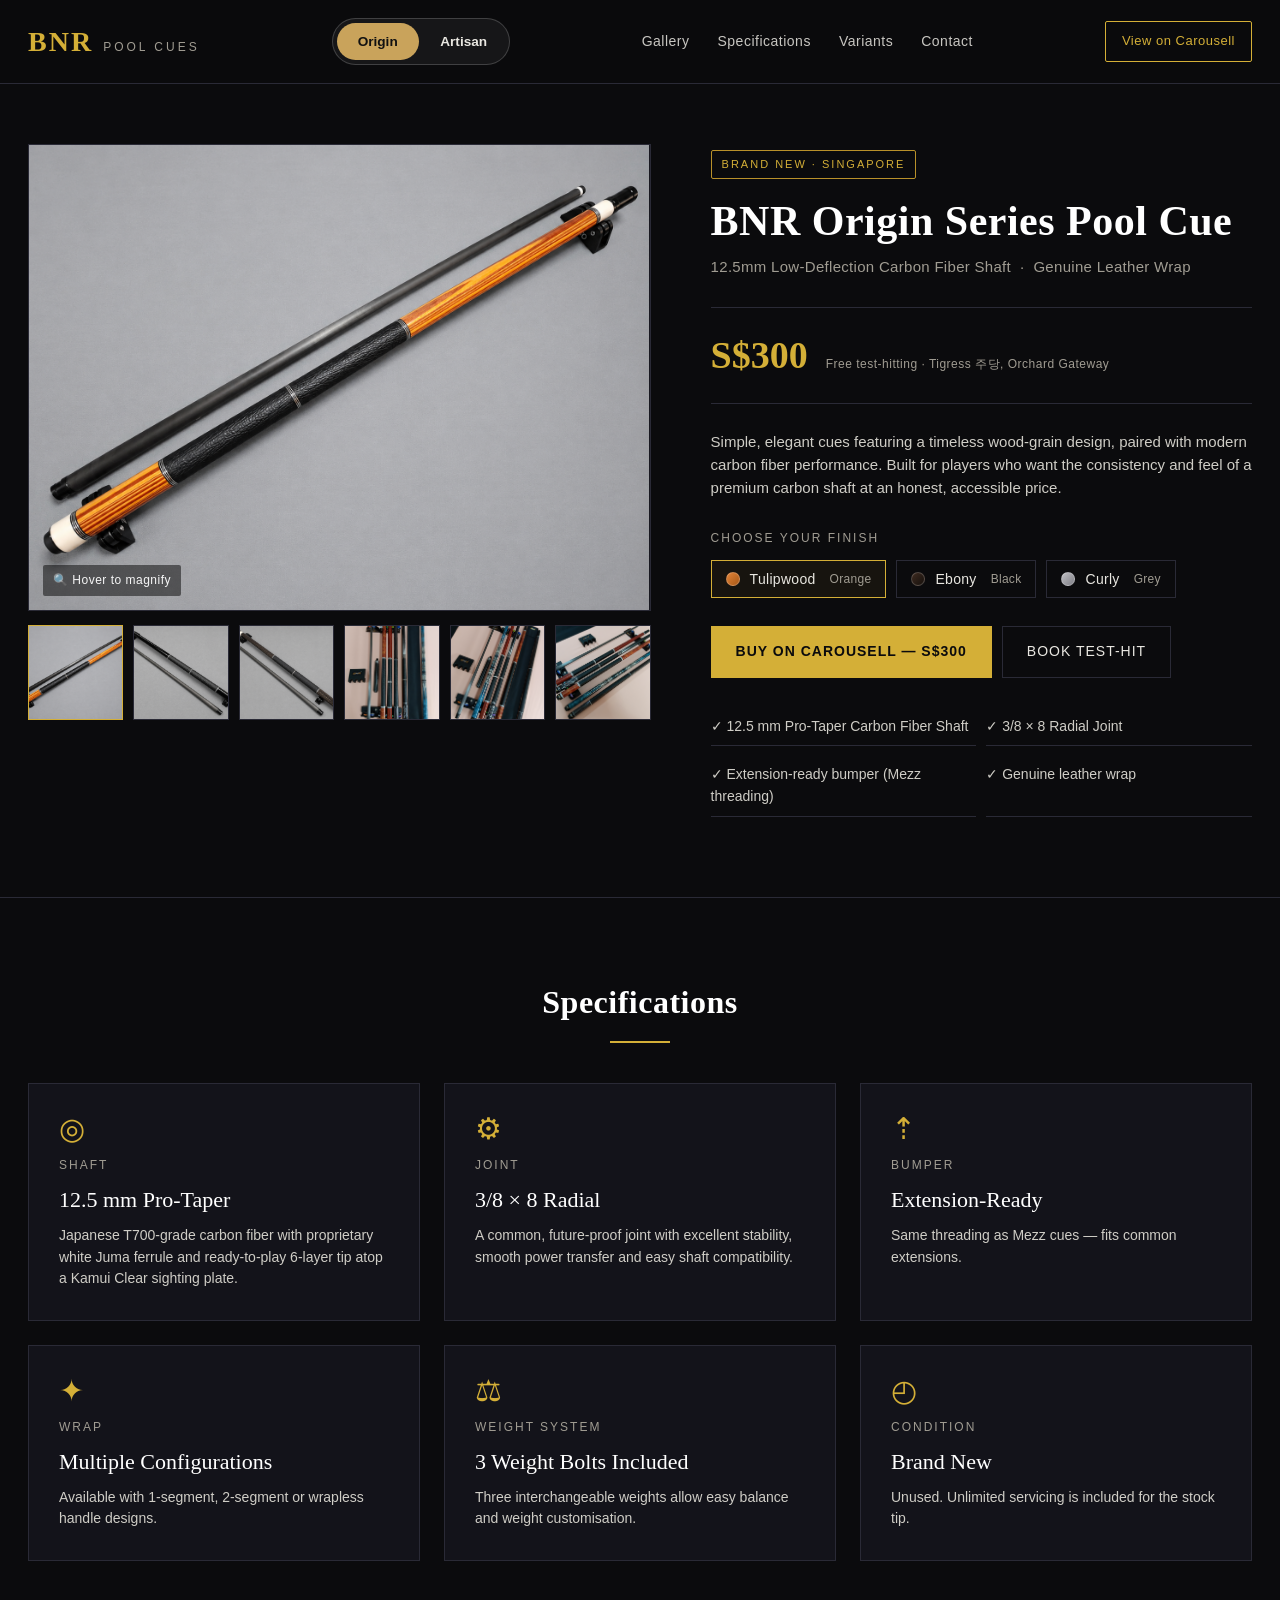
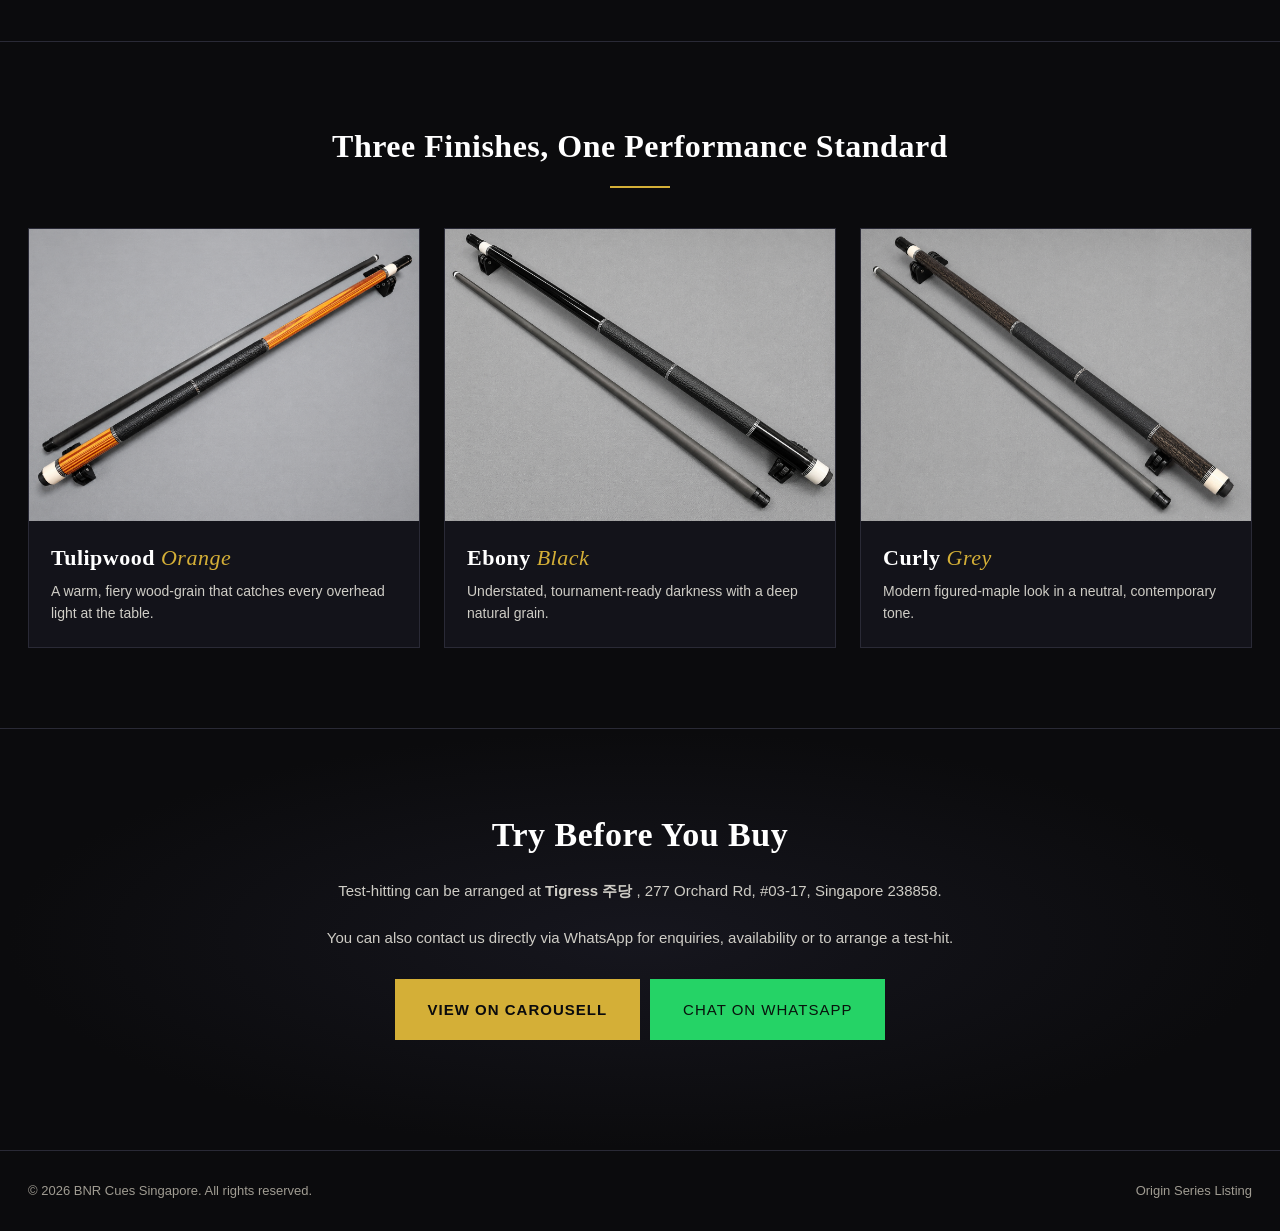
==== commit 52fd41c7: "Update index.html" ====
--- a/index.html
+++ b/index.html
@@ -33,6 +33,12 @@
     border-color: #20bd5a;
     transform: translateY(-1px);
   }
+
+  /* Preserve gallery image aspect ratios */
+  .main-image-wrap img { width:100%; height:100%; object-fit:contain; }
+  .thumb img { width:100%; height:100%; object-fit:cover; }
+  .lightbox img, #lightboxImg { max-width:100%; max-height:100%; width:auto; height:auto; object-fit:contain; }
+  .zoom-result { background-repeat:no-repeat; }
 
   @media (max-width: 620px) {
     .actions {
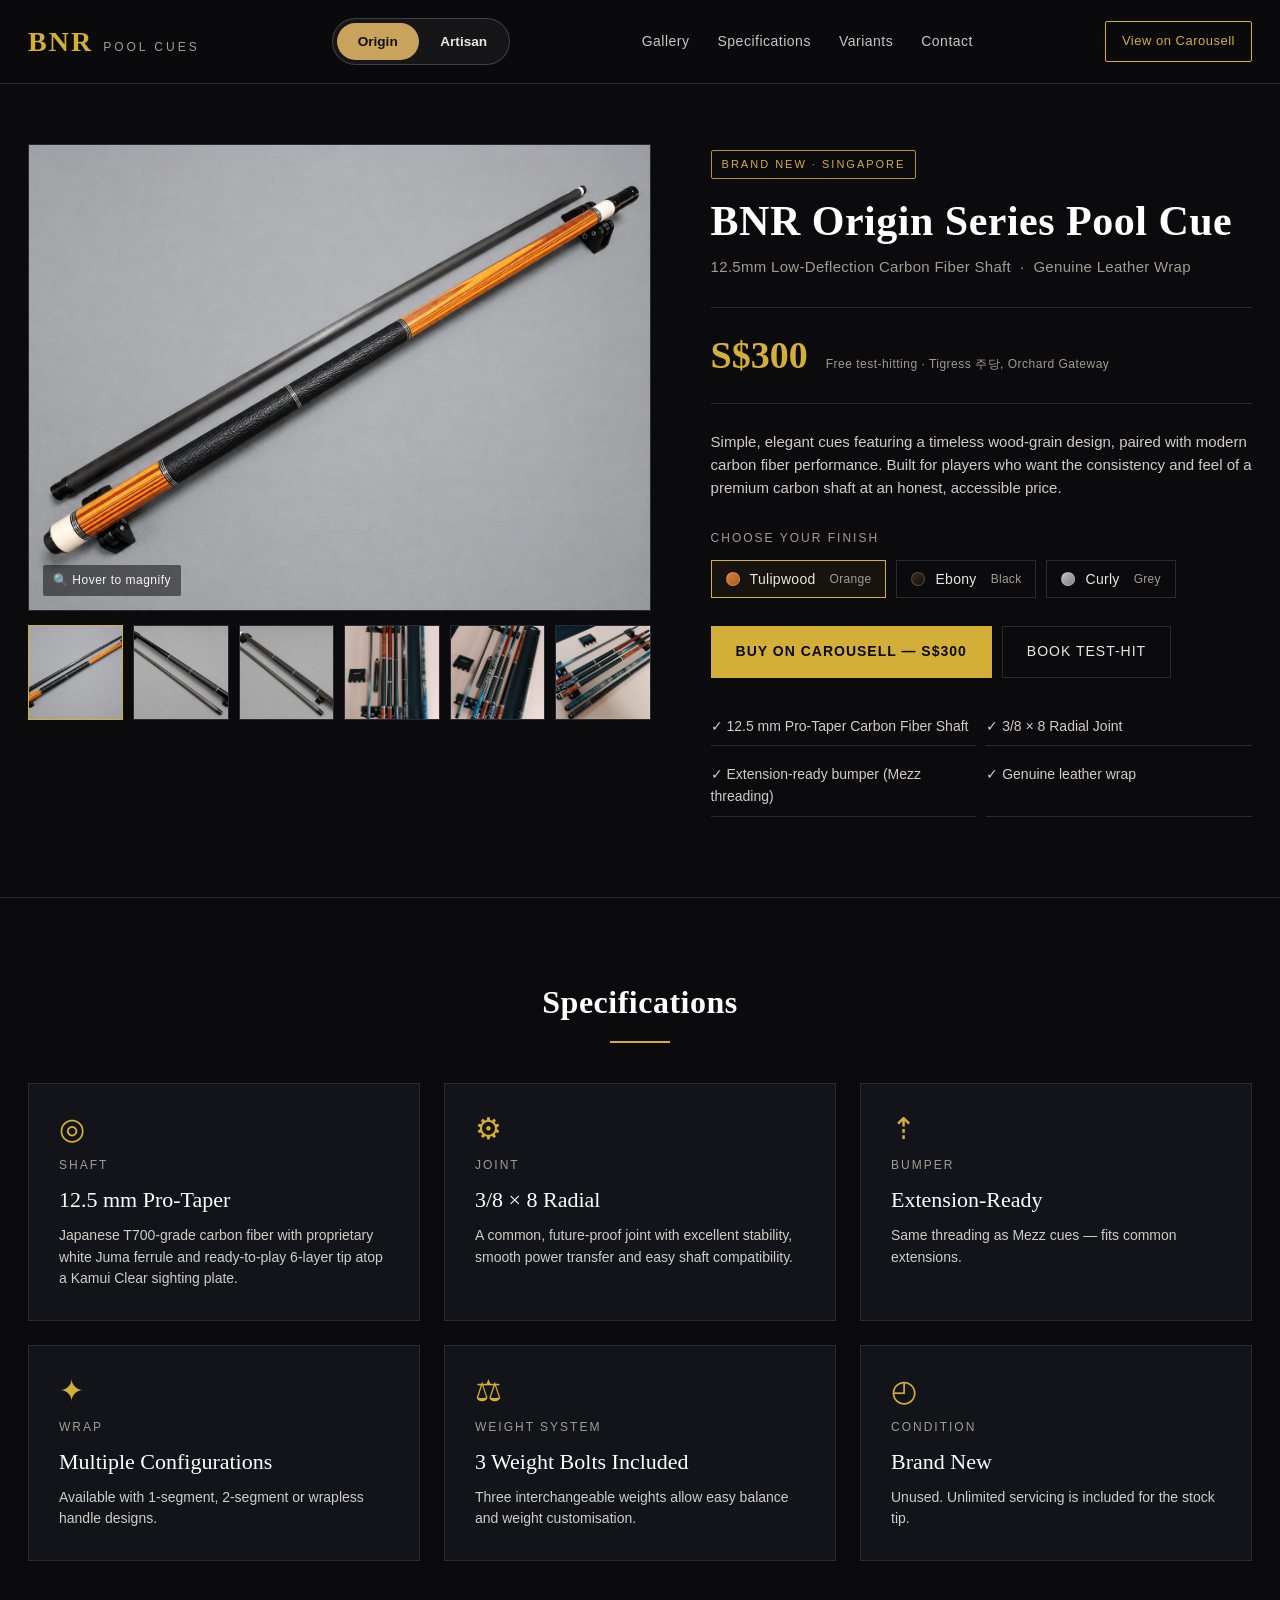
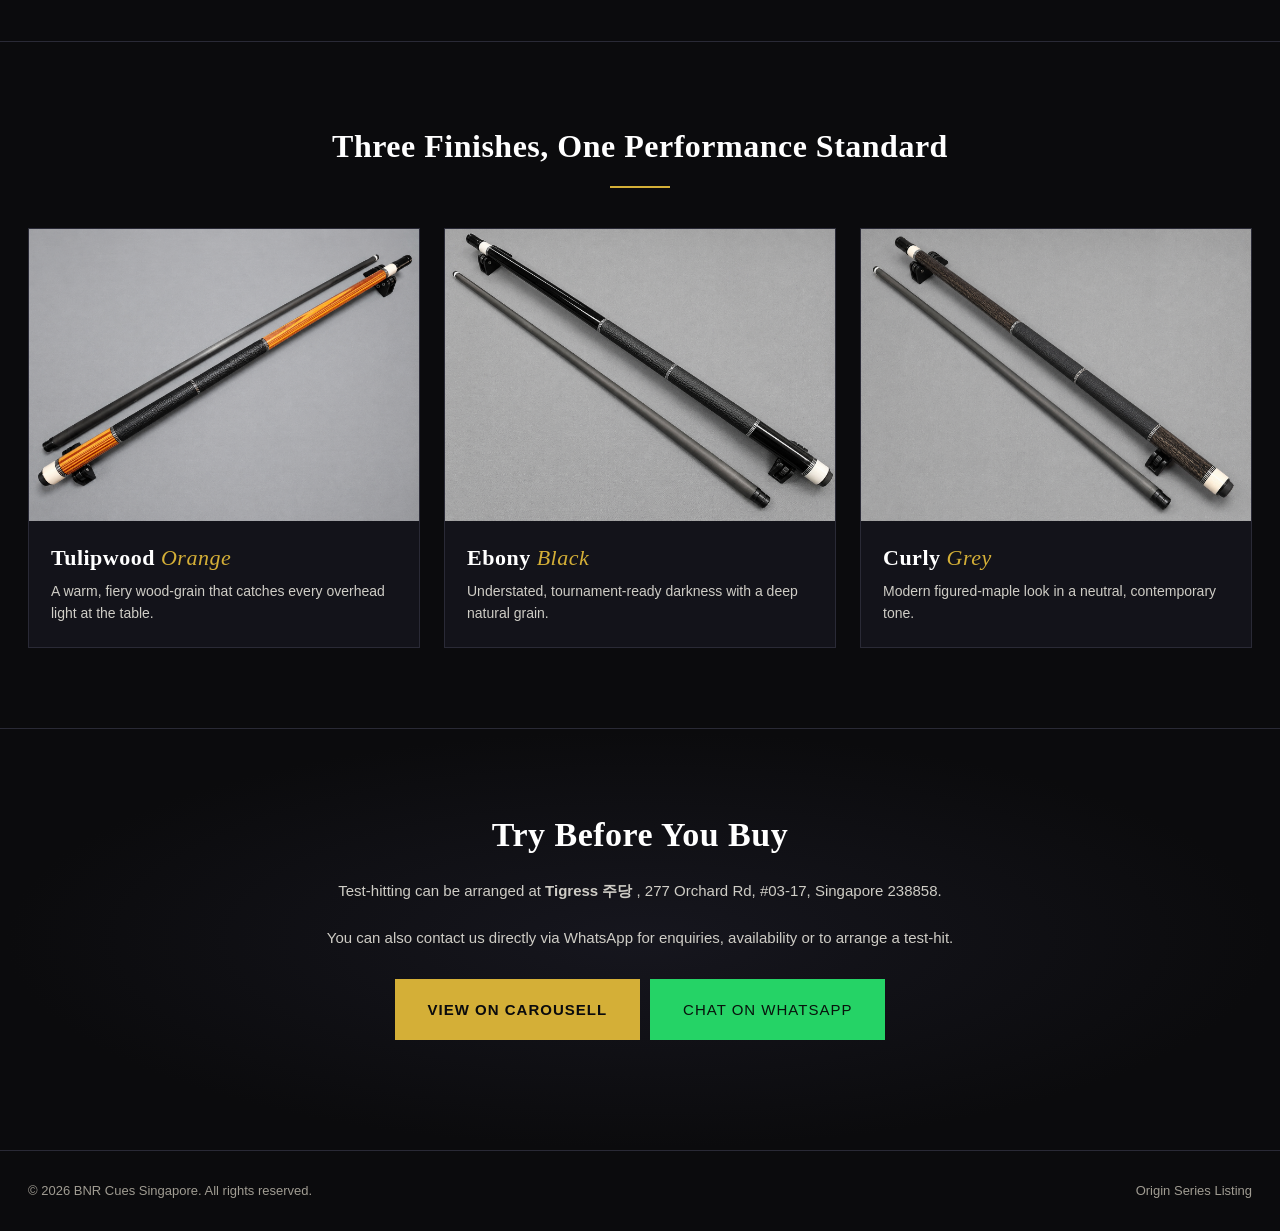
==== commit 5e3dc777: "Update index.html" ====
--- a/index.html
+++ b/index.html
@@ -33,12 +33,6 @@
     border-color: #20bd5a;
     transform: translateY(-1px);
   }
-
-  /* Preserve gallery image aspect ratios */
-  .main-image-wrap img { width:100%; height:100%; object-fit:contain; }
-  .thumb img { width:100%; height:100%; object-fit:cover; }
-  .lightbox img, #lightboxImg { max-width:100%; max-height:100%; width:auto; height:auto; object-fit:contain; }
-  .zoom-result { background-repeat:no-repeat; }
 
   @media (max-width: 620px) {
     .actions {
